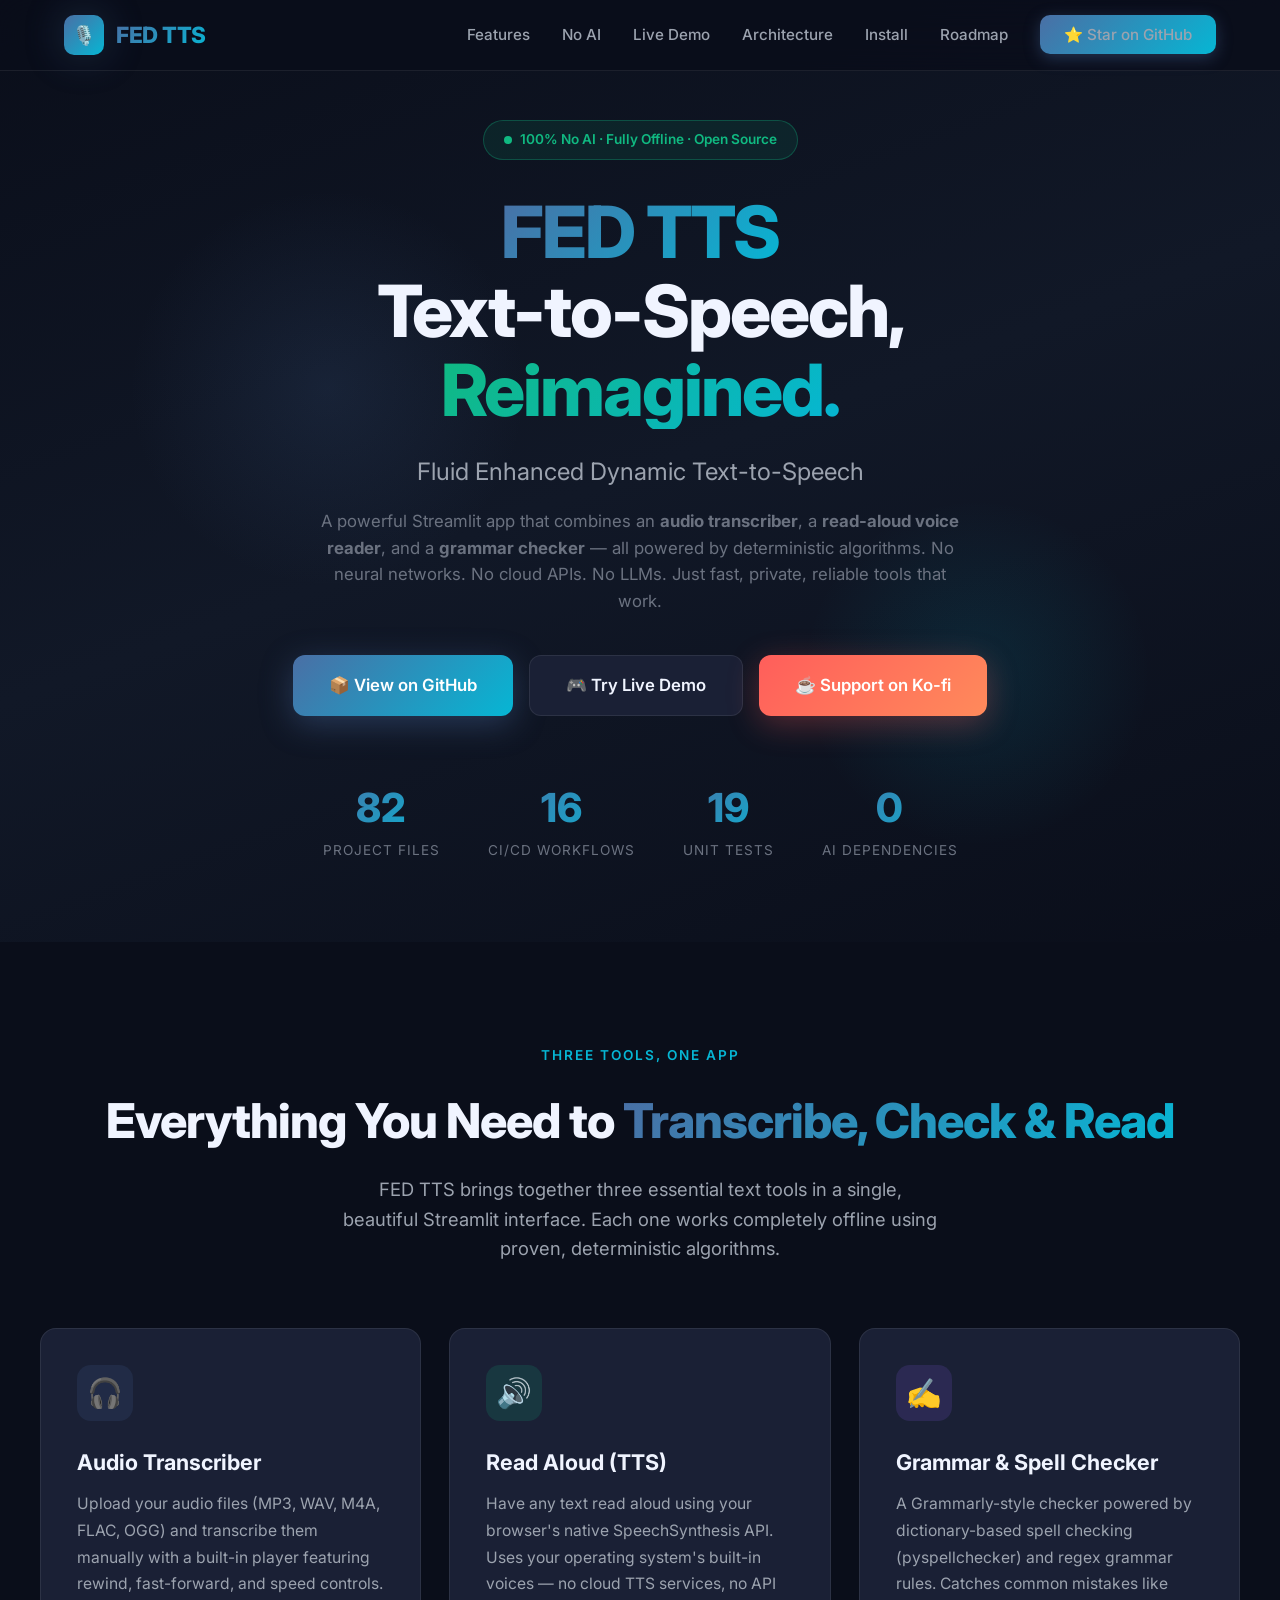
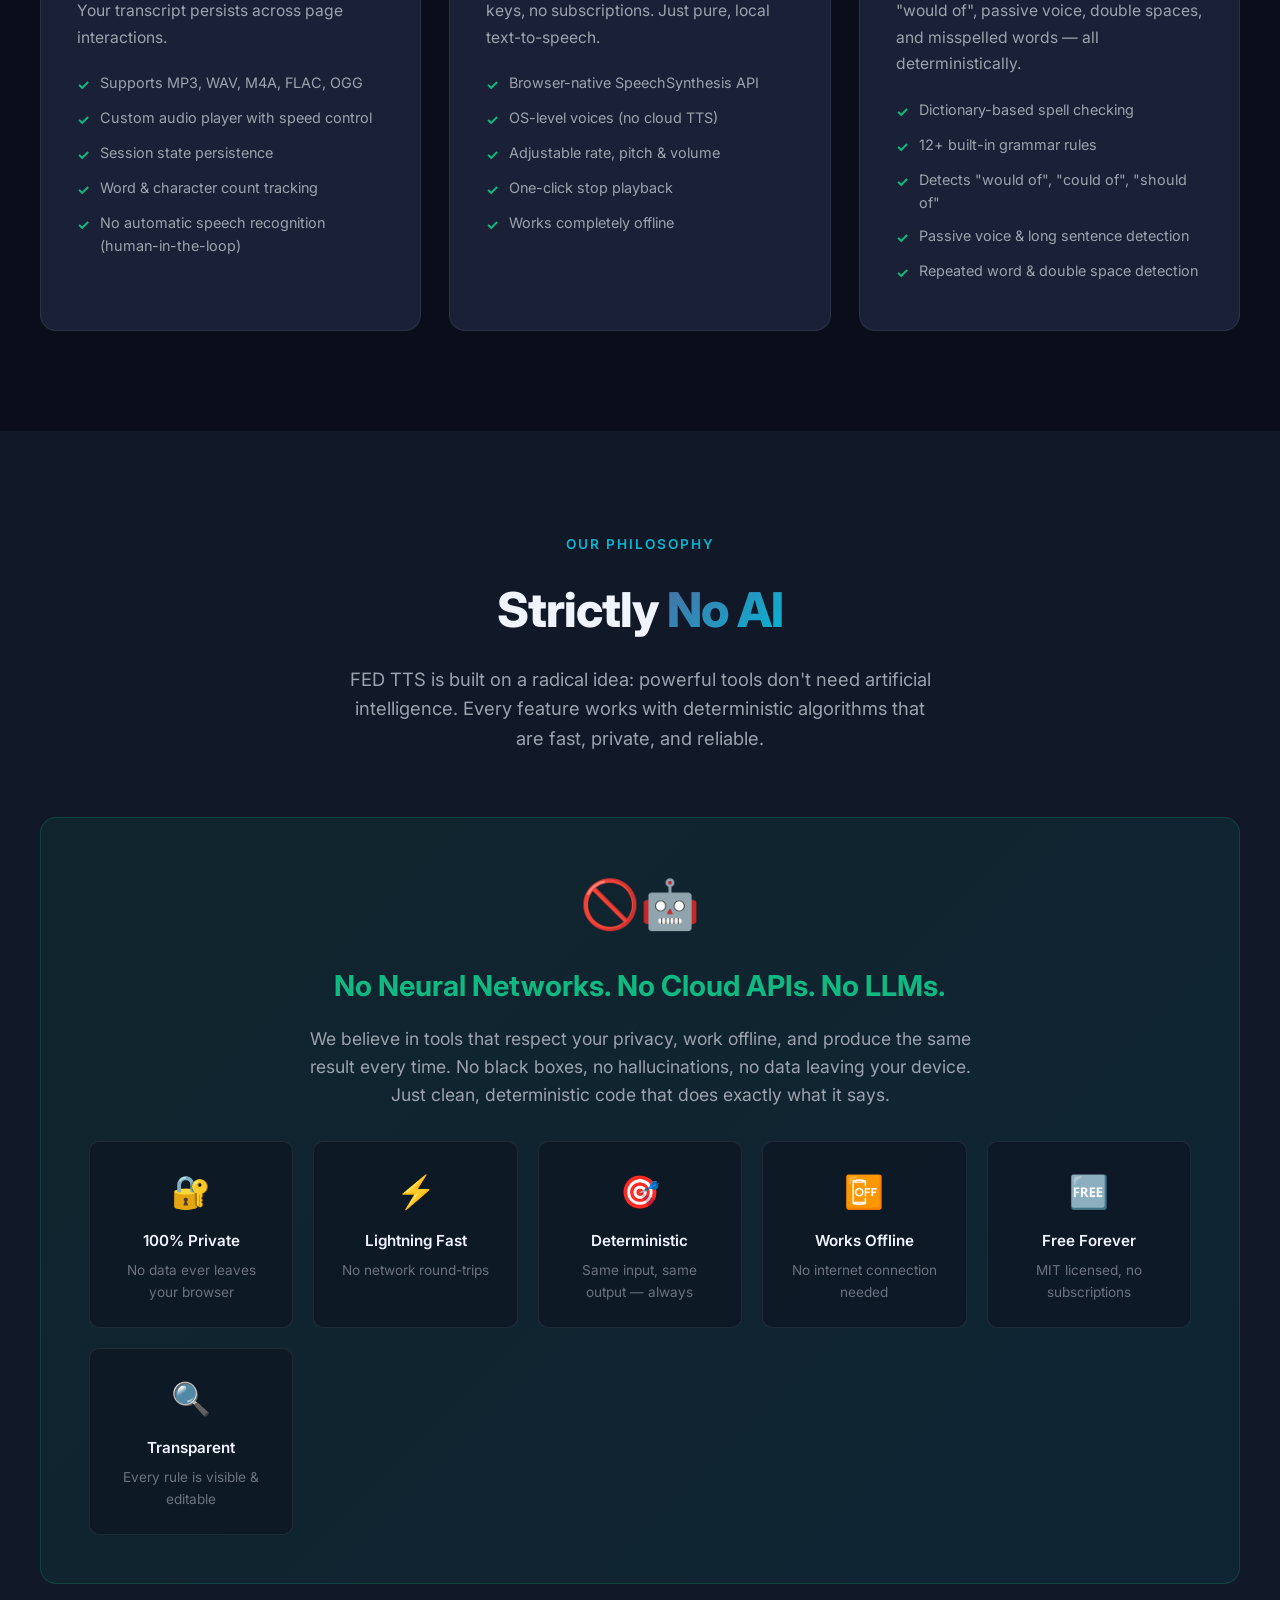
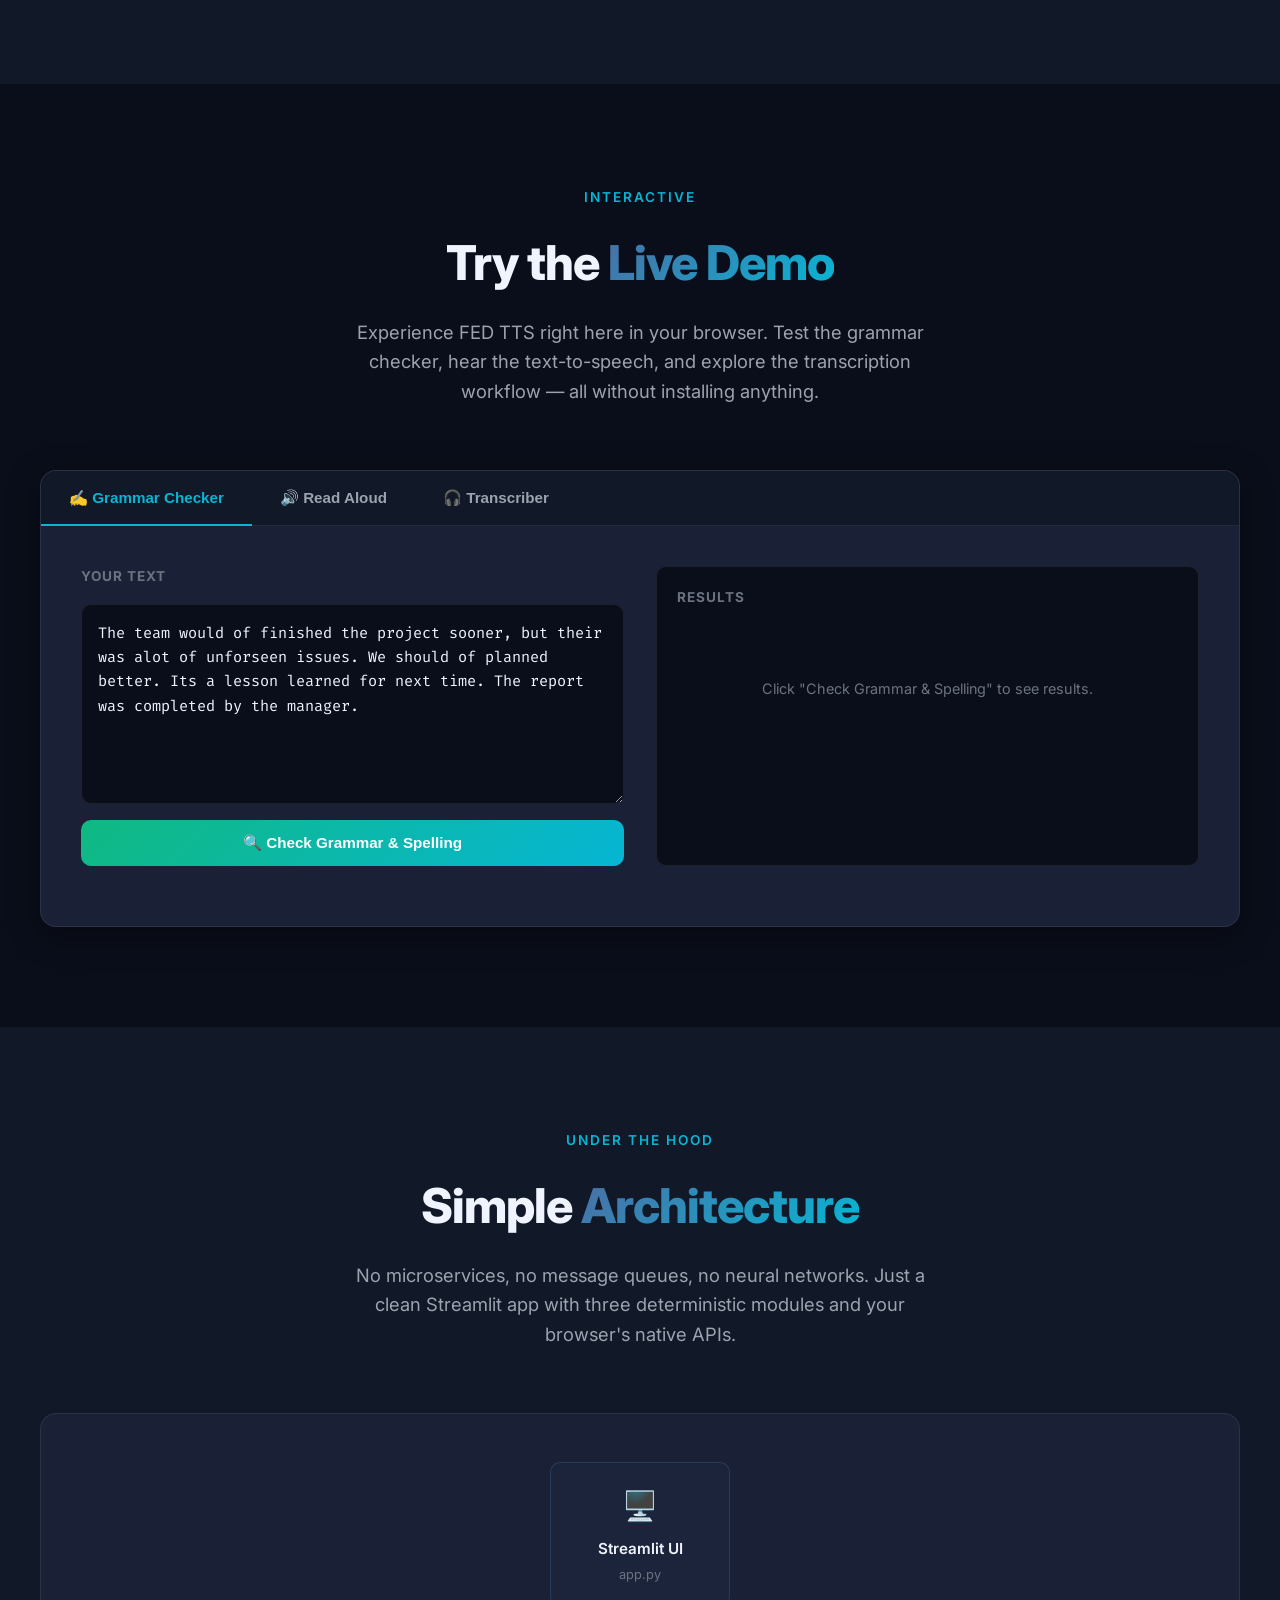
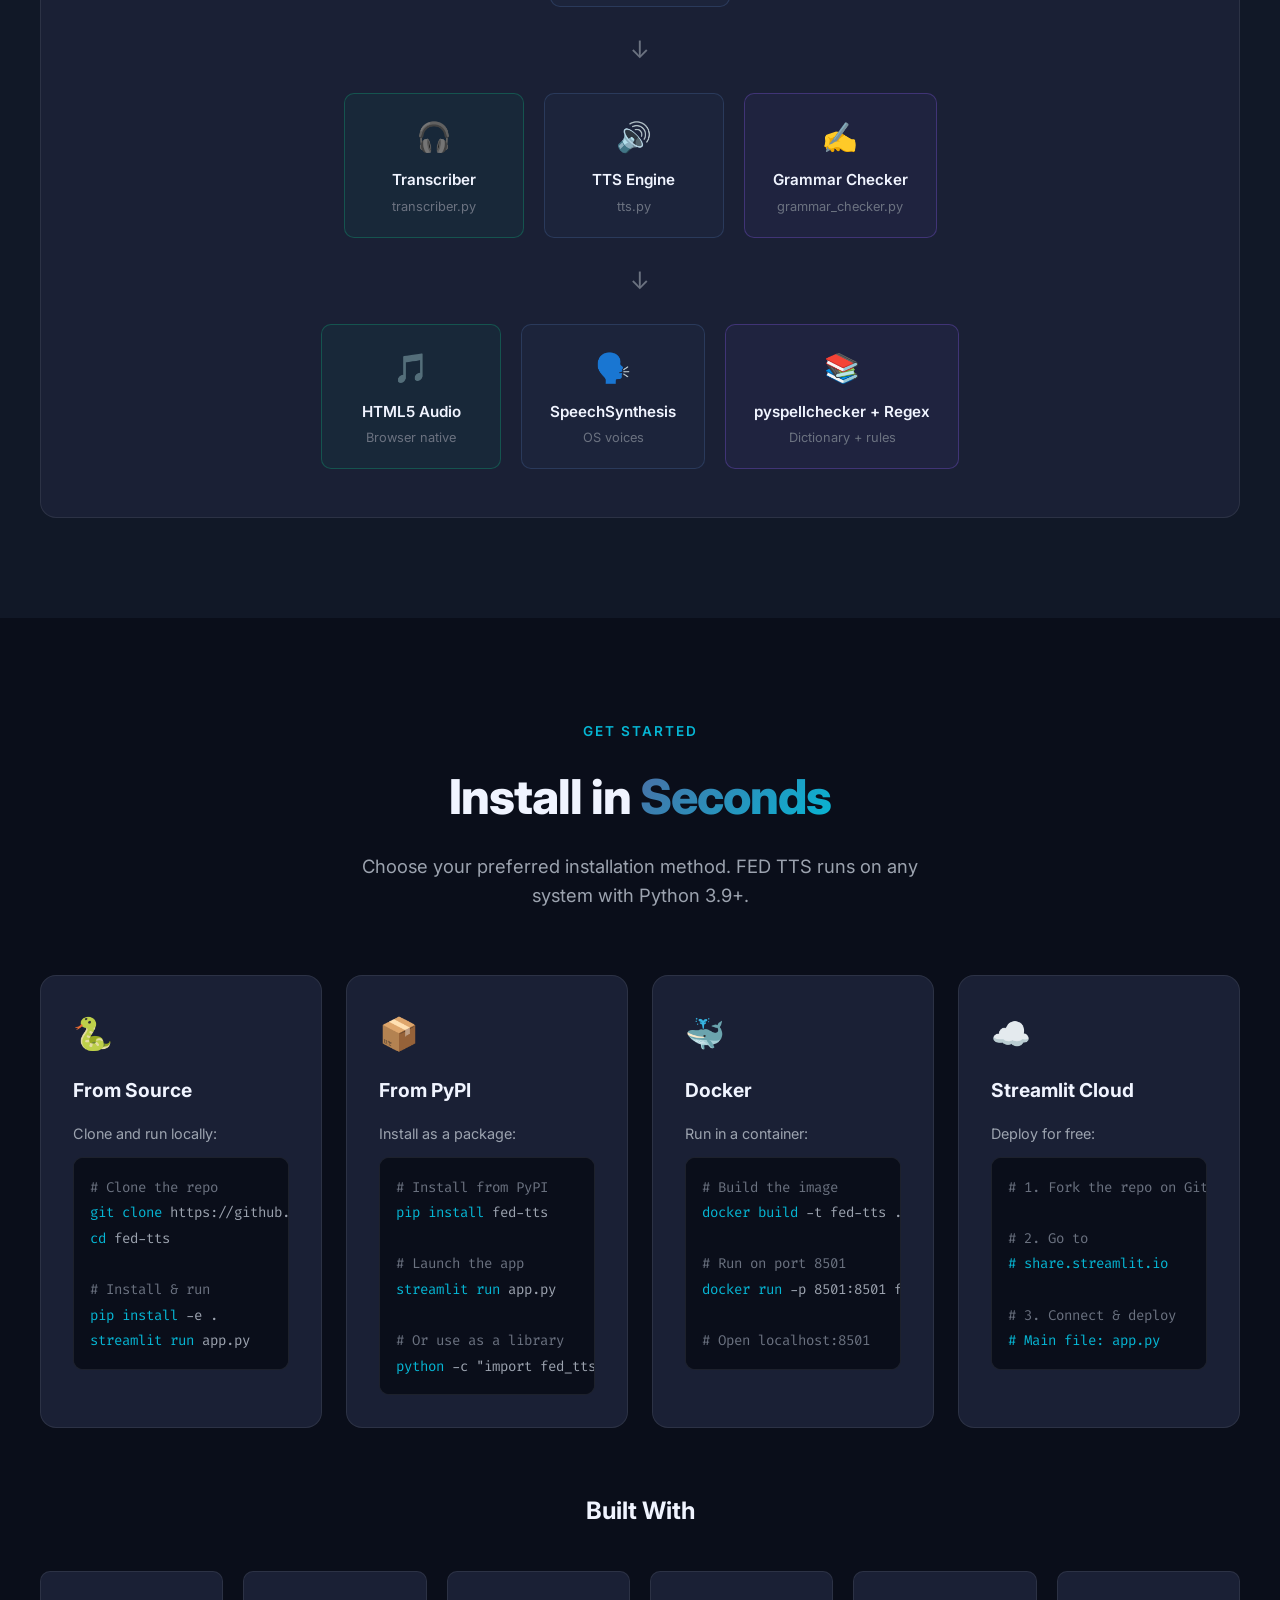
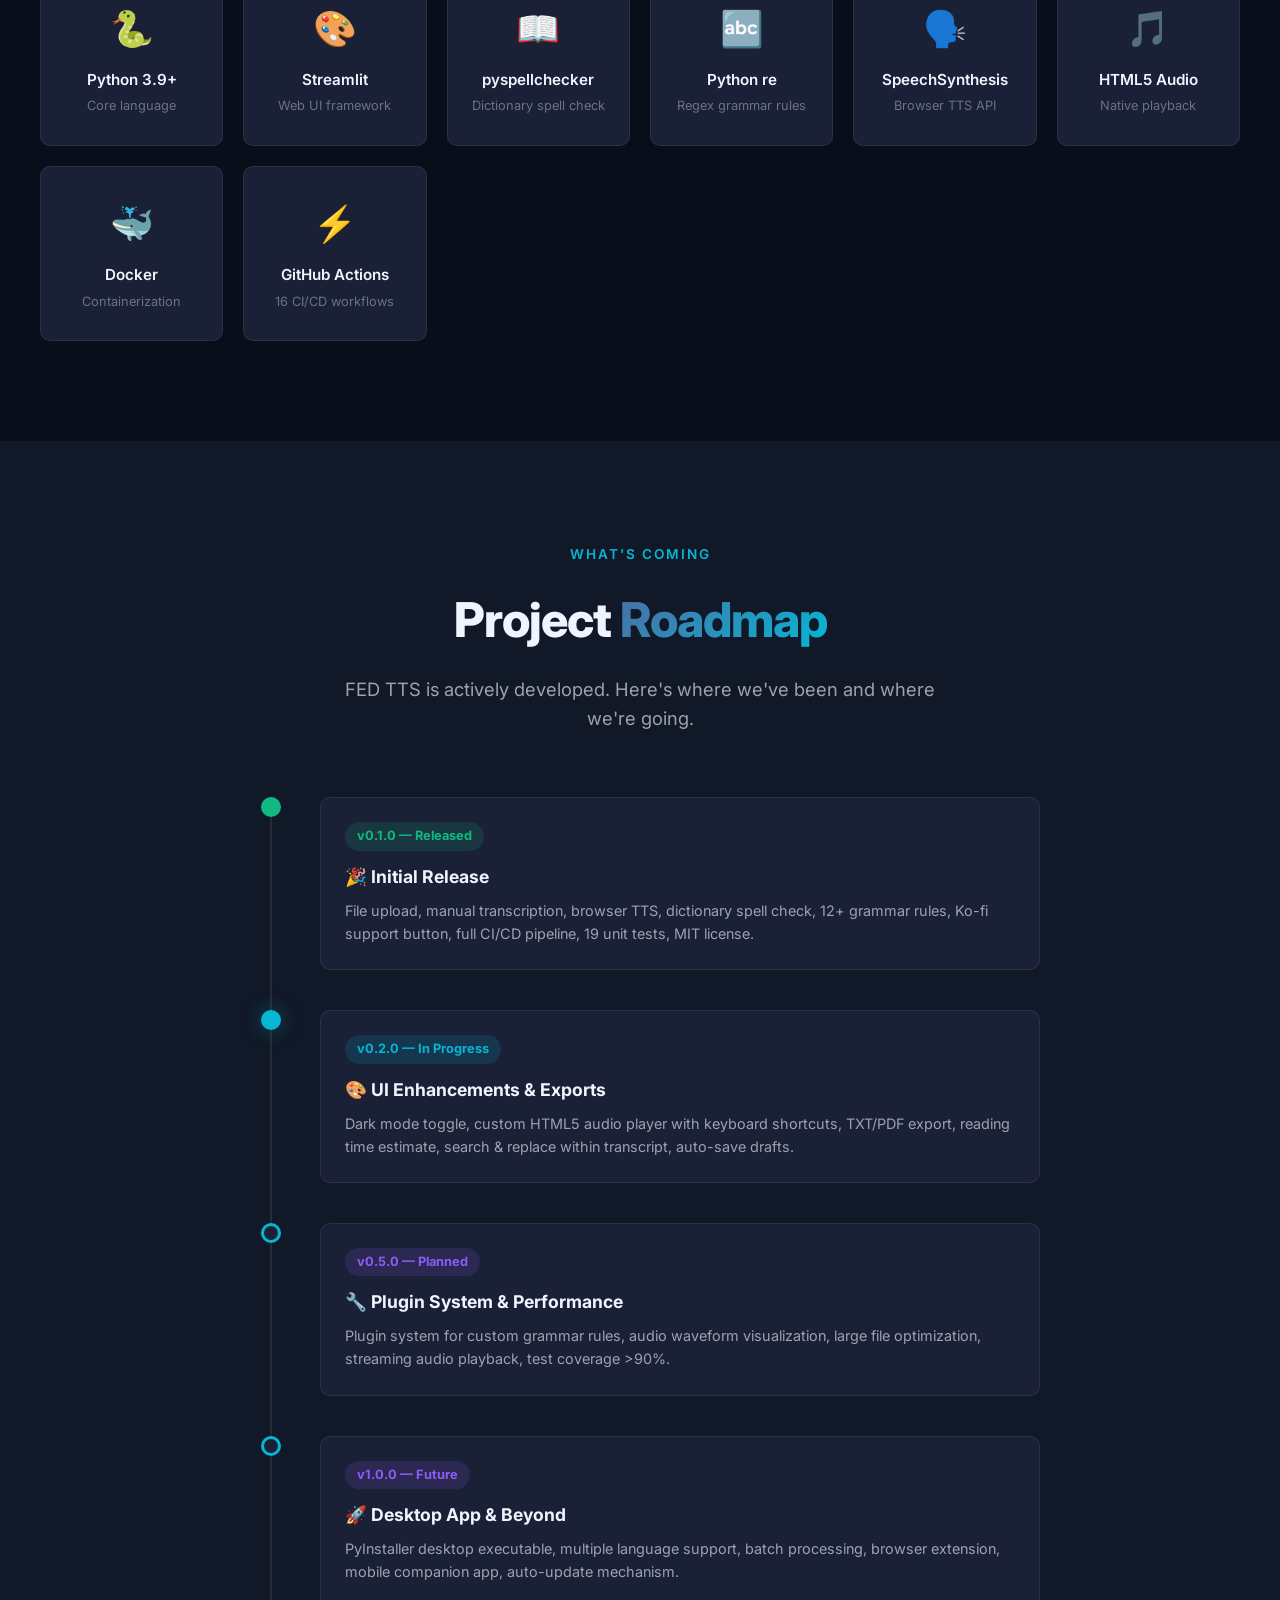
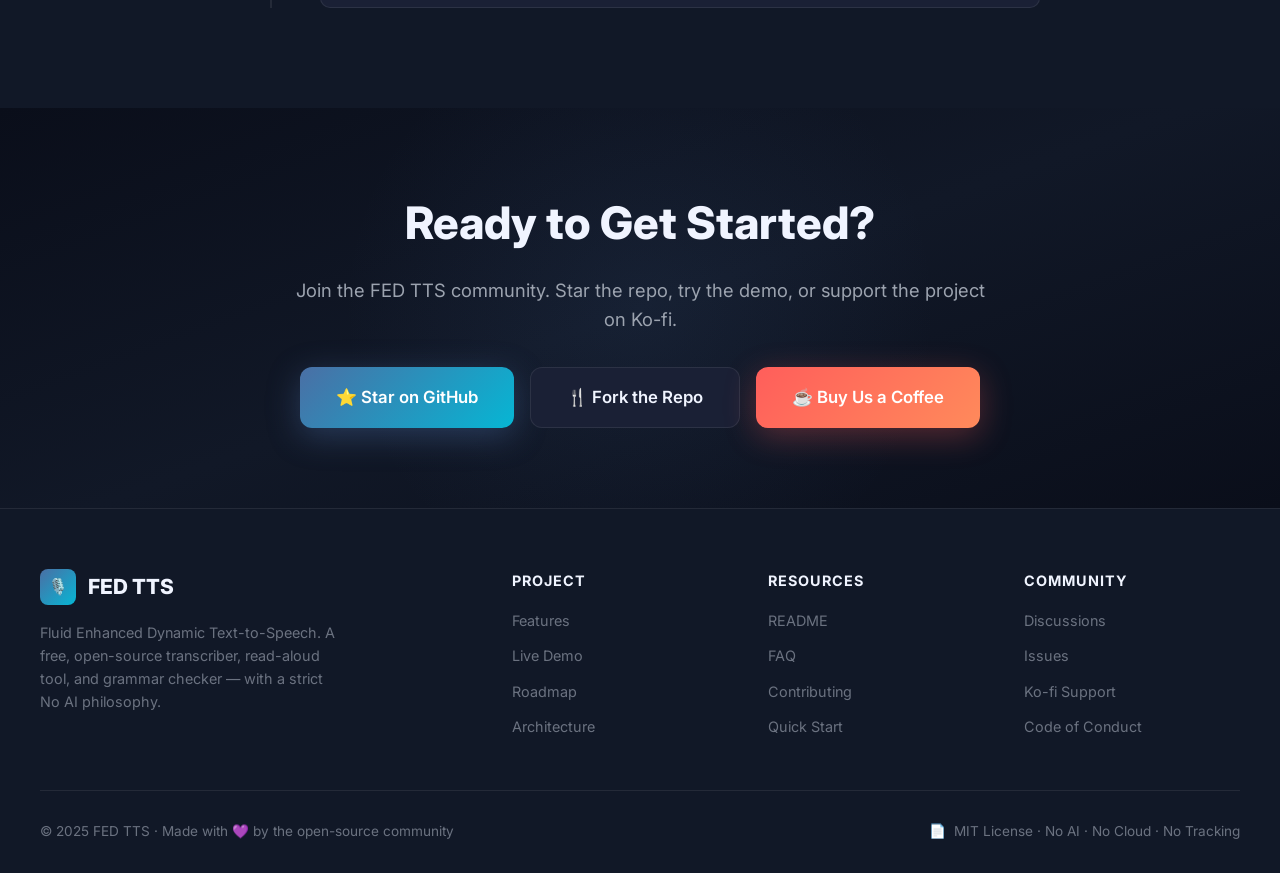
==== landing/index.html @ c8a02c87 "Add files via upload" ====
<!DOCTYPE html>
<html lang="en">
<head>
  <meta charset="UTF-8">
  <meta name="viewport" content="width=device-width, initial-scale=1.0">
  <title>FED TTS — Fluid Enhanced Dynamic Text-to-Speech | No AI Transcriber + Read Aloud + Grammar Checker</title>
  <meta name="description" content="FED TTS is a free, open-source Streamlit app that combines audio transcription, text-to-speech, and grammar checking — all with a strict No AI philosophy. 100% offline, deterministic, privacy-first.">
  <meta name="keywords" content="text-to-speech, transcription, grammar checker, spell check, no AI, offline, open source, streamlit, python, TTS, read aloud">
  <meta property="og:title" content="FED TTS — Fluid Enhanced Dynamic Text-to-Speech">
  <meta property="og:description" content="Transcriber + Read Aloud + Grammar Checker. No AI. No cloud. 100% offline.">
  <meta property="og:type" content="website">
  <meta property="og:image" content="social-image.png">
  <meta name="twitter:card" content="summary_large_image">
  <meta name="twitter:title" content="FED TTS — No AI Text-to-Speech & Grammar Checker">
  <meta name="twitter:description" content="Transcriber + Read Aloud + Grammar Checker. No AI. No cloud. 100% offline.">
  <link rel="preconnect" href="https://fonts.googleapis.com">
  <link rel="preconnect" href="https://fonts.gstatic.com" crossorigin>
  <link href="https://fonts.googleapis.com/css2?family=Inter:wght@400;500;600;700;800&family=Fira+Code:wght@400;500&display=swap" rel="stylesheet">
  <link rel="stylesheet" href="styles.css">
  <link rel="icon" href="data:image/svg+xml,<svg xmlns='http://www.w3.org/2000/svg' viewBox='0 0 100 100'><rect width='100' height='100' rx='20' fill='%234a6fa5'/><text x='50' y='68' font-size='50' text-anchor='middle' fill='white' font-family='Arial' font-weight='bold'>F</text></svg>">
<script src="https://sites.super.myninja.ai/_assets/ninja-daytona-script.js"></script>
</head>
<body>

  <!-- ===== NAVBAR ===== -->
  <nav class="navbar" id="navbar">
    <div class="nav-container">
      <a href="#hero" class="nav-logo">
        <div class="nav-logo-icon">🎙️</div>
        <span>FED TTS</span>
      </a>
      <ul class="nav-links" id="navLinks">
        <li><a href="#features">Features</a></li>
        <li><a href="#no-ai">No AI</a></li>
        <li><a href="#demo">Live Demo</a></li>
        <li><a href="#architecture">Architecture</a></li>
        <li><a href="#install">Install</a></li>
        <li><a href="#roadmap">Roadmap</a></li>
        <li><a href="https://github.com/fed-tts/fed-tts" target="_blank" class="nav-cta">⭐ Star on GitHub</a></li>
      </ul>
      <button class="menu-toggle" id="menuToggle">☰</button>
    </div>
  </nav>

  <!-- ===== HERO SECTION ===== -->
  <section class="hero" id="hero">
    <div class="hero-bg"></div>
    <div class="hero-content">
      <div class="hero-badge">
        <span class="hero-badge-dot"></span>
        100% No AI · Fully Offline · Open Source
      </div>
      <h1>
        <span class="gradient-text">FED TTS</span><br>
        Text-to-Speech,<br>
        <span class="gradient-text-2">Reimagined.</span>
      </h1>
      <p class="hero-subtitle">Fluid Enhanced Dynamic Text-to-Speech</p>
      <p class="hero-description">
        A powerful Streamlit app that combines an <strong>audio transcriber</strong>,
        a <strong>read-aloud voice reader</strong>, and a <strong>grammar checker</strong> —
        all powered by deterministic algorithms. No neural networks. No cloud APIs. No LLMs.
        Just fast, private, reliable tools that work.
      </p>
      <div class="hero-buttons">
        <a href="https://github.com/fed-tts/fed-tts" target="_blank" class="btn-primary">
          📦 View on GitHub
        </a>
        <a href="#demo" class="btn-secondary">
          🎮 Try Live Demo
        </a>
        <a href="https://ko-fi.com/fedtts" target="_blank" class="btn-kofi">
          ☕ Support on Ko-fi
        </a>
      </div>
      <div class="hero-stats">
        <div class="stat-item">
          <div class="stat-number">82</div>
          <div class="stat-label">Project Files</div>
        </div>
        <div class="stat-item">
          <div class="stat-number">16</div>
          <div class="stat-label">CI/CD Workflows</div>
        </div>
        <div class="stat-item">
          <div class="stat-number">19</div>
          <div class="stat-label">Unit Tests</div>
        </div>
        <div class="stat-item">
          <div class="stat-number">0</div>
          <div class="stat-label">AI Dependencies</div>
        </div>
      </div>
    </div>
    <div class="waveform-container" id="waveform"></div>
  </section>

  <!-- ===== FEATURES SECTION ===== -->
  <section class="section" id="features">
    <div class="section-container">
      <div class="section-header">
        <div class="section-tag">Three Tools, One App</div>
        <h2 class="section-title">Everything You Need to <span class="gradient-text">Transcribe, Check & Read</span></h2>
        <p class="section-description">
          FED TTS brings together three essential text tools in a single, beautiful Streamlit interface.
          Each one works completely offline using proven, deterministic algorithms.
        </p>
      </div>
      <div class="features-grid">

        <!-- Feature 1: Transcriber -->
        <div class="feature-card">
          <div class="feature-icon">🎧</div>
          <h3>Audio Transcriber</h3>
          <p>
            Upload your audio files (MP3, WAV, M4A, FLAC, OGG) and transcribe them manually
            with a built-in player featuring rewind, fast-forward, and speed controls.
            Your transcript persists across page interactions.
          </p>
          <ul class="feature-list">
            <li><span class="check-icon">✓</span> Supports MP3, WAV, M4A, FLAC, OGG</li>
            <li><span class="check-icon">✓</span> Custom audio player with speed control</li>
            <li><span class="check-icon">✓</span> Session state persistence</li>
            <li><span class="check-icon">✓</span> Word & character count tracking</li>
            <li><span class="check-icon">✓</span> No automatic speech recognition (human-in-the-loop)</li>
          </ul>
        </div>

        <!-- Feature 2: Read Aloud -->
        <div class="feature-card">
          <div class="feature-icon">🔊</div>
          <h3>Read Aloud (TTS)</h3>
          <p>
            Have any text read aloud using your browser's native SpeechSynthesis API.
            Uses your operating system's built-in voices — no cloud TTS services,
            no API keys, no subscriptions. Just pure, local text-to-speech.
          </p>
          <ul class="feature-list">
            <li><span class="check-icon">✓</span> Browser-native SpeechSynthesis API</li>
            <li><span class="check-icon">✓</span> OS-level voices (no cloud TTS)</li>
            <li><span class="check-icon">✓</span> Adjustable rate, pitch & volume</li>
            <li><span class="check-icon">✓</span> One-click stop playback</li>
            <li><span class="check-icon">✓</span> Works completely offline</li>
          </ul>
        </div>

        <!-- Feature 3: Grammar Checker -->
        <div class="feature-card">
          <div class="feature-icon">✍️</div>
          <h3>Grammar & Spell Checker</h3>
          <p>
            A Grammarly-style checker powered by dictionary-based spell checking
            (pyspellchecker) and regex grammar rules. Catches common mistakes like
            "would of", passive voice, double spaces, and misspelled words —
            all deterministically.
          </p>
          <ul class="feature-list">
            <li><span class="check-icon">✓</span> Dictionary-based spell checking</li>
            <li><span class="check-icon">✓</span> 12+ built-in grammar rules</li>
            <li><span class="check-icon">✓</span> Detects "would of", "could of", "should of"</li>
            <li><span class="check-icon">✓</span> Passive voice & long sentence detection</li>
            <li><span class="check-icon">✓</span> Repeated word & double space detection</li>
          </ul>
        </div>

      </div>
    </div>
  </section>

  <!-- ===== NO AI SECTION ===== -->
  <section class="section no-ai-section" id="no-ai">
    <div class="section-container">
      <div class="section-header">
        <div class="section-tag">Our Philosophy</div>
        <h2 class="section-title">Strictly <span class="gradient-text">No AI</span></h2>
        <p class="section-description">
          FED TTS is built on a radical idea: powerful tools don't need artificial intelligence.
          Every feature works with deterministic algorithms that are fast, private, and reliable.
        </p>
      </div>
      <div class="no-ai-banner">
        <div class="no-ai-icon">🚫🤖</div>
        <h3>No Neural Networks. No Cloud APIs. No LLMs.</h3>
        <p>
          We believe in tools that respect your privacy, work offline, and produce the same
          result every time. No black boxes, no hallucinations, no data leaving your device.
          Just clean, deterministic code that does exactly what it says.
        </p>
        <div class="no-ai-grid">
          <div class="no-ai-item">
            <div class="icon">🔐</div>
            <div class="label">100% Private</div>
            <div class="desc">No data ever leaves your browser</div>
          </div>
          <div class="no-ai-item">
            <div class="icon">⚡</div>
            <div class="label">Lightning Fast</div>
            <div class="desc">No network round-trips</div>
          </div>
          <div class="no-ai-item">
            <div class="icon">🎯</div>
            <div class="label">Deterministic</div>
            <div class="desc">Same input, same output — always</div>
          </div>
          <div class="no-ai-item">
            <div class="icon">📴</div>
            <div class="label">Works Offline</div>
            <div class="desc">No internet connection needed</div>
          </div>
          <div class="no-ai-item">
            <div class="icon">🆓</div>
            <div class="label">Free Forever</div>
            <div class="desc">MIT licensed, no subscriptions</div>
          </div>
          <div class="no-ai-item">
            <div class="icon">🔍</div>
            <div class="label">Transparent</div>
            <div class="desc">Every rule is visible & editable</div>
          </div>
        </div>
      </div>
    </div>
  </section>

  <!-- ===== DEMO SECTION ===== -->
  <section class="section demo-section" id="demo">
    <div class="section-container">
      <div class="section-header">
        <div class="section-tag">Interactive</div>
        <h2 class="section-title">Try the <span class="gradient-text">Live Demo</span></h2>
        <p class="section-description">
          Experience FED TTS right here in your browser. Test the grammar checker, hear the
          text-to-speech, and explore the transcription workflow — all without installing anything.
        </p>
      </div>
      <div class="demo-container">
        <div class="demo-tabs">
          <button class="demo-tab active" data-tab="grammar">✍️ Grammar Checker</button>
          <button class="demo-tab" data-tab="tts">🔊 Read Aloud</button>
          <button class="demo-tab" data-tab="transcriber">🎧 Transcriber</button>
        </div>
        <div class="demo-content">

          <!-- Grammar Demo Panel -->
          <div class="demo-panel active" id="panel-grammar">
            <div class="grammar-demo">
              <div class="grammar-input">
                <h4 style="font-size:0.85rem;text-transform:uppercase;letter-spacing:1px;color:var(--text-muted);">Your Text</h4>
                <textarea id="grammarInput" spellcheck="false">The team would of finished the project sooner, but their was alot of unforseen issues. We should of planned better. Its a lesson learned for next time. The report was completed by the manager.</textarea>
                <button class="btn-check" onclick="checkGrammar()">🔍 Check Grammar & Spelling</button>
              </div>
              <div class="grammar-output">
                <h4>Results</h4>
                <div id="grammarResults">
                  <p style="color:var(--text-muted);font-size:0.9rem;text-align:center;padding:40px 0;">
                    Click "Check Grammar & Spelling" to see results.
                  </p>
                </div>
              </div>
            </div>
          </div>

          <!-- TTS Demo Panel -->
          <div class="demo-panel" id="panel-tts">
            <div class="tts-demo">
              <textarea id="ttsInput" spellcheck="false">Welcome to FED TTS, a fluid enhanced dynamic text to speech application. This demo uses your browser's native speech synthesis API, which means no cloud services and no artificial intelligence. Just clean, offline text to speech powered by your operating system's built in voices.</textarea>
              <div class="tts-controls">
                <button class="tts-btn play" onclick="speakText()">▶️ Read Aloud</button>
                <button class="tts-btn stop" onclick="stopSpeaking()">⏹️ Stop</button>
              </div>
              <div class="tts-settings">
                <div class="tts-setting">
                  <label>Rate</label>
                  <input type="range" id="ttsRate" min="0.5" max="2" step="0.1" value="1" oninput="updateRangeDisplay(this,'rateDisplay')">
                  <span class="value" id="rateDisplay">1.0</span>
                </div>
                <div class="tts-setting">
                  <label>Pitch</label>
                  <input type="range" id="ttsPitch" min="0" max="2" step="0.1" value="1" oninput="updateRangeDisplay(this,'pitchDisplay')">
                  <span class="value" id="pitchDisplay">1.0</span>
                </div>
                <div class="tts-setting">
                  <label>Volume</label>
                  <input type="range" id="ttsVolume" min="0" max="1" step="0.1" value="1" oninput="updateRangeDisplay(this,'volumeDisplay')">
                  <span class="value" id="volumeDisplay">1.0</span>
                </div>
              </div>
              <div class="tts-info">
                💡 This demo uses your browser's built-in <code>SpeechSynthesis</code> API.
                The voices you hear are provided by your operating system — no cloud, no AI.
                Try adjusting the rate, pitch, and volume sliders!
              </div>
            </div>
          </div>

          <!-- Transcriber Demo Panel -->
          <div class="demo-panel" id="panel-transcriber">
            <div class="transcriber-demo">
              <div class="transcriber-left">
                <h4 style="font-size:0.85rem;text-transform:uppercase;letter-spacing:1px;color:var(--text-muted);">Step 1: Upload Audio</h4>
                <div class="upload-zone" onclick="simulateUpload()">
                  <div class="icon">📁</div>
                  <p><strong>Click to upload</strong> or drag & drop</p>
                  <p class="formats">MP3 · WAV · M4A · FLAC · OGG</p>
                </div>
                <div class="audio-player-demo" id="audioPlayerDemo" style="display:none;">
                  <audio controls style="width:100%;">
                    <source src="" type="audio/mpeg">
                  </audio>
                  <p style="font-size:0.85rem;color:var(--text-muted);text-align:center;">📎 sample_recording.mp3 — 3:42</p>
                </div>
              </div>
              <div class="transcriber-right">
                <h4 style="font-size:0.85rem;text-transform:uppercase;letter-spacing:1px;color:var(--text-muted);">Step 2: Type Transcript</h4>
                <textarea class="transcript-area" id="transcriptArea" placeholder="Play the audio and type your transcript here. Your text is saved automatically as you type..." oninput="updateTranscriptStats()"></textarea>
                <div class="transcript-stats">
                  <span>📝 Words: <strong id="wordCount">0</strong></span>
                  <span>🔤 Characters: <strong id="charCount">0</strong></span>
                  <span>⏱️ Reading time: <strong id="readTime">0s</strong></span>
                </div>
              </div>
            </div>
          </div>

        </div>
      </div>
    </div>
  </section>

  <!-- ===== ARCHITECTURE SECTION ===== -->
  <section class="section architecture-section" id="architecture">
    <div class="section-container">
      <div class="section-header">
        <div class="section-tag">Under the Hood</div>
        <h2 class="section-title">Simple <span class="gradient-text">Architecture</span></h2>
        <p class="section-description">
          No microservices, no message queues, no neural networks. Just a clean Streamlit app
          with three deterministic modules and your browser's native APIs.
        </p>
      </div>
      <div class="arch-diagram">
        <div class="arch-flow">
          <!-- Layer 1: UI -->
          <div class="arch-layer">
            <div class="arch-box primary">
              <div class="icon">🖥️</div>
              <div class="title">Streamlit UI</div>
              <div class="subtitle">app.py</div>
            </div>
          </div>
          <div class="arch-arrow">↓</div>
          <!-- Layer 2: Three Modules -->
          <div class="arch-layer">
            <div class="arch-box success">
              <div class="icon">🎧</div>
              <div class="title">Transcriber</div>
              <div class="subtitle">transcriber.py</div>
            </div>
            <div class="arch-box primary">
              <div class="icon">🔊</div>
              <div class="title">TTS Engine</div>
              <div class="subtitle">tts.py</div>
            </div>
            <div class="arch-box purple">
              <div class="icon">✍️</div>
              <div class="title">Grammar Checker</div>
              <div class="subtitle">grammar_checker.py</div>
            </div>
          </div>
          <div class="arch-arrow">↓</div>
          <!-- Layer 3: Deterministic Backends -->
          <div class="arch-layer">
            <div class="arch-box success">
              <div class="icon">🎵</div>
              <div class="title">HTML5 Audio</div>
              <div class="subtitle">Browser native</div>
            </div>
            <div class="arch-box primary">
              <div class="icon">🗣️</div>
              <div class="title">SpeechSynthesis</div>
              <div class="subtitle">OS voices</div>
            </div>
            <div class="arch-box purple">
              <div class="icon">📚</div>
              <div class="title">pyspellchecker + Regex</div>
              <div class="subtitle">Dictionary + rules</div>
            </div>
          </div>
        </div>
      </div>
    </div>
  </section>

  <!-- ===== INSTALL SECTION ===== -->
  <section class="section" id="install">
    <div class="section-container">
      <div class="section-header">
        <div class="section-tag">Get Started</div>
        <h2 class="section-title">Install in <span class="gradient-text">Seconds</span></h2>
        <p class="section-description">
          Choose your preferred installation method. FED TTS runs on any system with Python 3.9+.
        </p>
      </div>
      <div class="install-cards">

        <div class="install-card">
          <div class="icon">🐍</div>
          <h3>From Source</h3>
          <p style="color:var(--text-secondary);font-size:0.9rem;margin-bottom:12px;">Clone and run locally:</p>
          <div class="code-block">
<code><span class="comment"># Clone the repo</span>
<span class="cmd">git clone</span> https://github.com/fed-tts/fed-tts.git
<span class="cmd">cd</span> fed-tts

<span class="comment"># Install & run</span>
<span class="cmd">pip install</span> -e .
<span class="cmd">streamlit run</span> app.py</code>
          </div>
        </div>

        <div class="install-card">
          <div class="icon">📦</div>
          <h3>From PyPI</h3>
          <p style="color:var(--text-secondary);font-size:0.9rem;margin-bottom:12px;">Install as a package:</p>
          <div class="code-block">
<code><span class="comment"># Install from PyPI</span>
<span class="cmd">pip install</span> fed-tts

<span class="comment"># Launch the app</span>
<span class="cmd">streamlit run</span> app.py

<span class="comment"># Or use as a library</span>
<span class="cmd">python</span> -c "import fed_tts"</code>
          </div>
        </div>

        <div class="install-card">
          <div class="icon">🐳</div>
          <h3>Docker</h3>
          <p style="color:var(--text-secondary);font-size:0.9rem;margin-bottom:12px;">Run in a container:</p>
          <div class="code-block">
<code><span class="comment"># Build the image</span>
<span class="cmd">docker build</span> -t fed-tts .

<span class="comment"># Run on port 8501</span>
<span class="cmd">docker run</span> -p 8501:8501 fed-tts

<span class="comment"># Open localhost:8501</span></code>
          </div>
        </div>

        <div class="install-card">
          <div class="icon">☁️</div>
          <h3>Streamlit Cloud</h3>
          <p style="color:var(--text-secondary);font-size:0.9rem;margin-bottom:12px;">Deploy for free:</p>
          <div class="code-block">
<code><span class="comment"># 1. Fork the repo on GitHub</span>

<span class="comment"># 2. Go to</span>
<span class="cmd"># share.streamlit.io</span>

<span class="comment"># 3. Connect & deploy</span>
<span class="cmd"># Main file: app.py</span></code>
          </div>
        </div>

      </div>

      <!-- Tech Stack -->
      <div style="margin-top:64px;">
        <div class="section-header" style="margin-bottom:40px;">
          <h3 style="font-size:1.5rem;font-weight:700;">Built With</h3>
        </div>
        <div class="tech-grid">
          <div class="tech-item">
            <div class="icon">🐍</div>
            <div class="name">Python 3.9+</div>
            <div class="desc">Core language</div>
          </div>
          <div class="tech-item">
            <div class="icon">🎨</div>
            <div class="name">Streamlit</div>
            <div class="desc">Web UI framework</div>
          </div>
          <div class="tech-item">
            <div class="icon">📖</div>
            <div class="name">pyspellchecker</div>
            <div class="desc">Dictionary spell check</div>
          </div>
          <div class="tech-item">
            <div class="icon">🔤</div>
            <div class="name">Python re</div>
            <div class="desc">Regex grammar rules</div>
          </div>
          <div class="tech-item">
            <div class="icon">🗣️</div>
            <div class="name">SpeechSynthesis</div>
            <div class="desc">Browser TTS API</div>
          </div>
          <div class="tech-item">
            <div class="icon">🎵</div>
            <div class="name">HTML5 Audio</div>
            <div class="desc">Native playback</div>
          </div>
          <div class="tech-item">
            <div class="icon">🐳</div>
            <div class="name">Docker</div>
            <div class="desc">Containerization</div>
          </div>
          <div class="tech-item">
            <div class="icon">⚡</div>
            <div class="name">GitHub Actions</div>
            <div class="desc">16 CI/CD workflows</div>
          </div>
        </div>
      </div>
    </div>
  </section>

  <!-- ===== ROADMAP SECTION ===== -->
  <section class="section roadmap-section" id="roadmap">
    <div class="section-container">
      <div class="section-header">
        <div class="section-tag">What's Coming</div>
        <h2 class="section-title">Project <span class="gradient-text">Roadmap</span></h2>
        <p class="section-description">
          FED TTS is actively developed. Here's where we've been and where we're going.
        </p>
      </div>
      <div class="timeline">
        <div class="timeline-item done">
          <div class="timeline-dot"></div>
          <div class="timeline-content">
            <span class="timeline-version">v0.1.0 — Released</span>
            <h4>🎉 Initial Release</h4>
            <p>File upload, manual transcription, browser TTS, dictionary spell check, 12+ grammar rules, Ko-fi support button, full CI/CD pipeline, 19 unit tests, MIT license.</p>
          </div>
        </div>
        <div class="timeline-item current">
          <div class="timeline-dot"></div>
          <div class="timeline-content">
            <span class="timeline-version">v0.2.0 — In Progress</span>
            <h4>🎨 UI Enhancements & Exports</h4>
            <p>Dark mode toggle, custom HTML5 audio player with keyboard shortcuts, TXT/PDF export, reading time estimate, search & replace within transcript, auto-save drafts.</p>
          </div>
        </div>
        <div class="timeline-item future">
          <div class="timeline-dot"></div>
          <div class="timeline-content">
            <span class="timeline-version">v0.5.0 — Planned</span>
            <h4>🔧 Plugin System & Performance</h4>
            <p>Plugin system for custom grammar rules, audio waveform visualization, large file optimization, streaming audio playback, test coverage >90%.</p>
          </div>
        </div>
        <div class="timeline-item future">
          <div class="timeline-dot"></div>
          <div class="timeline-content">
            <span class="timeline-version">v1.0.0 — Future</span>
            <h4>🚀 Desktop App & Beyond</h4>
            <p>PyInstaller desktop executable, multiple language support, batch processing, browser extension, mobile companion app, auto-update mechanism.</p>
          </div>
        </div>
      </div>
    </div>
  </section>

  <!-- ===== CTA SECTION ===== -->
  <section class="cta-section">
    <div class="cta-content">
      <h2>Ready to <span class="gradient-text">Get Started?</span></h2>
      <p>Join the FED TTS community. Star the repo, try the demo, or support the project on Ko-fi.</p>
      <div class="cta-buttons">
        <a href="https://github.com/fed-tts/fed-tts" target="_blank" class="btn-primary">⭐ Star on GitHub</a>
        <a href="https://github.com/fed-tts/fed-tts/fork" target="_blank" class="btn-secondary">🍴 Fork the Repo</a>
        <a href="https://ko-fi.com/fedtts" target="_blank" class="btn-kofi">☕ Buy Us a Coffee</a>
      </div>
    </div>
  </section>

  <!-- ===== FOOTER ===== -->
  <footer class="footer">
    <div class="footer-container">
      <div class="footer-grid">
        <div class="footer-brand">
          <div class="logo">
            <div class="icon">🎙️</div>
            <span>FED TTS</span>
          </div>
          <p>Fluid Enhanced Dynamic Text-to-Speech. A free, open-source transcriber, read-aloud tool, and grammar checker — with a strict No AI philosophy.</p>
        </div>
        <div class="footer-col">
          <h4>Project</h4>
          <ul>
            <li><a href="#features">Features</a></li>
            <li><a href="#demo">Live Demo</a></li>
            <li><a href="#roadmap">Roadmap</a></li>
            <li><a href="#architecture">Architecture</a></li>
          </ul>
        </div>
        <div class="footer-col">
          <h4>Resources</h4>
          <ul>
            <li><a href="https://github.com/fed-tts/fed-tts#readme">README</a></li>
            <li><a href="https://github.com/fed-tts/fed-tts/blob/main/FAQ.md">FAQ</a></li>
            <li><a href="https://github.com/fed-tts/fed-tts/blob/main/CONTRIBUTING.md">Contributing</a></li>
            <li><a href="https://github.com/fed-tts/fed-tts/blob/main/docs/quickstart.md">Quick Start</a></li>
          </ul>
        </div>
        <div class="footer-col">
          <h4>Community</h4>
          <ul>
            <li><a href="https://github.com/fed-tts/fed-tts/discussions">Discussions</a></li>
            <li><a href="https://github.com/fed-tts/fed-tts/issues">Issues</a></li>
            <li><a href="https://ko-fi.com/fedtts">Ko-fi Support</a></li>
            <li><a href="https://github.com/fed-tts/fed-tts/blob/main/CODE_OF_CONDUCT.md">Code of Conduct</a></li>
          </ul>
        </div>
      </div>
      <div class="footer-bottom">
        <p>© 2025 FED TTS · Made with 💜 by the open-source community</p>
        <div class="license">
          <span>📄</span> MIT License · No AI · No Cloud · No Tracking
        </div>
      </div>
    </div>
  </footer>

  <!-- ===== JAVASCRIPT ===== -->
  <script>
    // ===== Navbar scroll effect =====
    const navbar = document.getElementById('navbar');
    window.addEventListener('scroll', () => {
      if (window.scrollY > 50) {
        navbar.classList.add('scrolled');
      } else {
        navbar.classList.remove('scrolled');
      }
    });

    // ===== Mobile menu toggle =====
    const menuToggle = document.getElementById('menuToggle');
    const navLinks = document.getElementById('navLinks');
    menuToggle.addEventListener('click', () => {
      navLinks.classList.toggle('open');
    });
    navLinks.querySelectorAll('a').forEach(link => {
      link.addEventListener('click', () => {
        navLinks.classList.remove('open');
      });
    });

    // ===== Waveform animation =====
    const waveformContainer = document.getElementById('waveform');
    const barCount = 80;
    for (let i = 0; i < barCount; i++) {
      const bar = document.createElement('div');
      bar.className = 'waveform-bar';
      bar.style.animationDelay = (i * 0.05) + 's';
      bar.style.animationDuration = (1 + Math.random()) + 's';
      waveformContainer.appendChild(bar);
    }

    // ===== Demo tab switching =====
    const demoTabs = document.querySelectorAll('.demo-tab');
    const demoPanels = document.querySelectorAll('.demo-panel');
    demoTabs.forEach(tab => {
      tab.addEventListener('click', () => {
        const target = tab.dataset.tab;
        demoTabs.forEach(t => t.classList.remove('active'));
        demoPanels.forEach(p => p.classList.remove('active'));
        tab.classList.add('active');
        document.getElementById('panel-' + target).classList.add('active');
      });
    });

    // ===== Grammar Checker Demo =====
    const grammarRules = [
      { name: 'would_of', pattern: /\bwould of\b/gi, message: '"would of" is incorrect', suggestion: 'would have', type: 'grammar' },
      { name: 'could_of', pattern: /\bcould of\b/gi, message: '"could of" is incorrect', suggestion: 'could have', type: 'grammar' },
      { name: 'should_of', pattern: /\bshould of\b/gi, message: '"should of" is incorrect', suggestion: 'should have', type: 'grammar' },
      { name: 'must_of', pattern: /\bmust of\b/gi, message: '"must of" is incorrect', suggestion: 'must have', type: 'grammar' },
      { name: 'alot', pattern: /\balot\b/gi, message: '"alot" is not a word', suggestion: 'a lot', type: 'grammar' },
      { name: 'their_is', pattern: /\btheir is\b/gi, message: '"their is" is incorrect', suggestion: 'there is', type: 'grammar' },
      { name: 'your_welcome', pattern: /\byour welcome\b/gi, message: '"your welcome" is incorrect', suggestion: "you're welcome", type: 'grammar' },
      { name: 'its_a', pattern: /\bits a\b/gi, message: '"its a" may be incorrect', suggestion: "it's a", type: 'grammar' },
      { name: 'double_space', pattern: /  +/g, message: 'Double space detected', suggestion: 'single space', type: 'grammar' },
      { name: 'passive_voice', pattern: /\b(is|was|were|are|been) \w+ed\b/gi, message: 'Passive voice detected', suggestion: 'consider active voice', type: 'grammar' },
      { name: 'irregardless', pattern: /\birregardless\b/gi, message: '"irregardless" is non-standard', suggestion: 'regardless', type: 'grammar' },
      { name: 'suppose_to', pattern: /\bsuppose to\b/gi, message: '"suppose to" is incorrect', suggestion: 'supposed to', type: 'grammar' },
    ];

    const commonMisspellings = {
      'unforseen': 'unforeseen', 'recieve': 'receive', 'seperate': 'separate',
      'occured': 'occurred', 'definately': 'definitely', 'accomodate': 'accommodating',
      'neccessary': 'necessary', 'tommorow': 'tomorrow', 'occassion': 'occasion',
      'wich': 'which', 'thier': 'their', 'realy': 'really', 'helpfull': 'helpful',
      'speeling': 'spelling', 'sentense': 'sentence', 'teh': 'the',
      'becuase': 'because', 'wont': "won't", 'thru': 'through',
    };

    function checkGrammar() {
      const text = document.getElementById('grammarInput').value;
      const resultsDiv = document.getElementById('grammarResults');
      const issues = [];

      // Check grammar rules
      grammarRules.forEach(rule => {
        let match;
        const pattern = new RegExp(rule.pattern.source, rule.pattern.flags);
        while ((match = pattern.exec(text)) !== null) {
          issues.push({
            type: rule.type,
            rule: rule.name,
            message: rule.message,
            match: match[0],
            suggestion: rule.suggestion,
          });
        }
      });

      // Check for long sentences
      const sentences = text.split(/[.!?]+/);
      sentences.forEach(sentence => {
        const words = sentence.trim().split(/\s+/).filter(w => w.length > 0);
        if (words.length > 25) {
          issues.push({
            type: 'grammar',
            rule: 'long_sentence',
            message: `Long sentence (${words.length} words) — consider splitting`,
            match: sentence.trim().substring(0, 40) + '...',
            suggestion: 'split into shorter sentences',
          });
        }
      });

      // Check for repeated words
      const repeatedPattern = /\b(\w+) \1\b/gi;
      let repMatch;
      while ((repMatch = repeatedPattern.exec(text)) !== null) {
        issues.push({
          type: 'grammar',
          rule: 'repeated_word',
          message: `Repeated word: "${repMatch[1]}"`,
          match: repMatch[0],
          suggestion: 'remove duplicate',
        });
      }

      // Check spelling (simplified)
      const words = text.split(/\s+/);
      words.forEach(word => {
        const clean = word.replace(/[^a-zA-Z']/g, '').toLowerCase();
        if (clean.length > 2 && commonMisspellings[clean]) {
          issues.push({
            type: 'spelling',
            rule: 'spelling',
            message: `Misspelled: "${clean}"`,
            match: clean,
            suggestion: commonMisspellings[clean],
          });
        }
      });

      // Render results
      if (issues.length === 0) {
        resultsDiv.innerHTML = `
          <div class="grammar-clean">
            <div class="icon">✅</div>
            <h4 style="color:var(--accent-green);font-size:1.1rem;">No issues found!</h4>
            <p style="color:var(--text-secondary);font-size:0.9rem;margin-top:8px;">Your text looks great. No spelling or grammar issues detected.</p>
          </div>
        `;
      } else {
        resultsDiv.innerHTML = issues.map(issue => `
          <div class="grammar-issue ${issue.type === 'spelling' ? 'spelling' : ''}">
            <span class="issue-type ${issue.type}">${issue.type}</span>
            <div>
              <div class="issue-text">${issue.message}: <code style="background:var(--bg-primary);padding:2px 6px;border-radius:4px;font-size:0.85rem;">${issue.match}</code></div>
              <div class="issue-suggestion" style="margin-top:4px;">→ ${issue.suggestion}</div>
            </div>
          </div>
        `).join('') + `<p style="margin-top:16px;font-size:0.85rem;color:var(--text-muted);text-align:center;">${issues.length} issue${issues.length > 1 ? 's' : ''} found</p>`;
      }
    }

    // ===== TTS Demo =====
    function speakText() {
      const text = document.getElementById('ttsInput').value;
      if (!text.trim()) return;
      if (!window.speechSynthesis) {
        alert('Your browser does not support SpeechSynthesis API. Please use Chrome, Firefox, Safari, or Edge.');
        return;
      }
      window.speechSynthesis.cancel();
      const utterance = new SpeechSynthesisUtterance(text);
      utterance.rate = parseFloat(document.getElementById('ttsRate').value);
      utterance.pitch = parseFloat(document.getElementById('ttsPitch').value);
      utterance.volume = parseFloat(document.getElementById('ttsVolume').value);
      window.speechSynthesis.speak(utterance);
    }

    function stopSpeaking() {
      if (window.speechSynthesis) {
        window.speechSynthesis.cancel();
      }
    }

    function updateRangeDisplay(input, displayId) {
      document.getElementById(displayId).textContent = parseFloat(input.value).toFixed(1);
    }

    // ===== Transcriber Demo =====
    function simulateUpload() {
      const player = document.getElementById('audioPlayerDemo');
      player.style.display = 'block';
      player.style.animation = 'fadeIn 0.4s ease';
    }

    function updateTranscriptStats() {
      const text = document.getElementById('transcriptArea').value;
      const words = text.trim() ? text.trim().split(/\s+/).length : 0;
      const chars = text.length;
      const readSeconds = Math.ceil((words / 200) * 60);
      const readTime = readSeconds < 60 ? readSeconds + 's' : Math.floor(readSeconds / 60) + 'm ' + (readSeconds % 60) + 's';
      document.getElementById('wordCount').textContent = words;
      document.getElementById('charCount').textContent = chars;
      document.getElementById('readTime').textContent = readTime;
    }

    // ===== Smooth scroll for anchor links =====
    document.querySelectorAll('a[href^="#"]').forEach(anchor => {
      anchor.addEventListener('click', function(e) {
        const target = document.querySelector(this.getAttribute('href'));
        if (target) {
          e.preventDefault();
          target.scrollIntoView({ behavior: 'smooth' });
        }
      });
    });

    // ===== Intersection Observer for fade-in animations =====
    const observerOptions = {
      threshold: 0.1,
      rootMargin: '0px 0px -50px 0px'
    };
    const observer = new IntersectionObserver((entries) => {
      entries.forEach(entry => {
        if (entry.isIntersecting) {
          entry.target.style.opacity = '1';
          entry.target.style.transform = 'translateY(0)';
        }
      });
    }, observerOptions);

    document.querySelectorAll('.feature-card, .install-card, .tech-item, .timeline-item, .no-ai-item').forEach(el => {
      el.style.opacity = '0';
      el.style.transform = 'translateY(30px)';
      el.style.transition = 'opacity 0.6s ease, transform 0.6s ease';
      observer.observe(el);
    });
  </script>

</body>
</html>
---- landing/styles.css ----
/* ============================================
   FED TTS — Landing Page Styles
   ============================================ */

:root {
  --bg-primary: #0a0e1a;
  --bg-secondary: #111827;
  --bg-card: #1a2035;
  --bg-card-hover: #1e2740;
  --text-primary: #f0f4ff;
  --text-secondary: #9ca3af;
  --text-muted: #6b7280;
  --accent-blue: #4a6fa5;
  --accent-cyan: #06b6d4;
  --accent-green: #10b981;
  --accent-purple: #8b5cf6;
  --accent-pink: #ec4899;
  --accent-orange: #f59e0b;
  --gradient-1: linear-gradient(135deg, #4a6fa5 0%, #06b6d4 100%);
  --gradient-2: linear-gradient(135deg, #8b5cf6 0%, #ec4899 100%);
  --gradient-3: linear-gradient(135deg, #10b981 0%, #06b6d4 100%);
  --gradient-hero: linear-gradient(160deg, #0a0e1a 0%, #111827 50%, #0a0e1a 100%);
  --border: rgba(255, 255, 255, 0.08);
  --border-hover: rgba(255, 255, 255, 0.15);
  --shadow-glow: 0 0 40px rgba(74, 111, 165, 0.3);
  --shadow-card: 0 8px 32px rgba(0, 0, 0, 0.4);
  --shadow-card-hover: 0 16px 48px rgba(0, 0, 0, 0.5);
  --radius: 16px;
  --radius-sm: 10px;
  --transition: all 0.3s cubic-bezier(0.4, 0, 0.2, 1);
}

* {
  margin: 0;
  padding: 0;
  box-sizing: border-box;
}

html {
  scroll-behavior: smooth;
  scroll-padding-top: 80px;
}

body {
  font-family: 'Inter', -apple-system, BlinkMacSystemFont, 'Segoe UI', sans-serif;
  background: var(--bg-primary);
  color: var(--text-primary);
  line-height: 1.6;
  overflow-x: hidden;
  -webkit-font-smoothing: antialiased;
}

::selection {
  background: var(--accent-cyan);
  color: var(--bg-primary);
}

/* Scrollbar */
::-webkit-scrollbar {
  width: 10px;
}
::-webkit-scrollbar-track {
  background: var(--bg-primary);
}
::-webkit-scrollbar-thumb {
  background: var(--bg-card);
  border-radius: 5px;
}
::-webkit-scrollbar-thumb:hover {
  background: var(--accent-blue);
}

/* ===== NAVBAR ===== */
.navbar {
  position: fixed;
  top: 0;
  left: 0;
  right: 0;
  z-index: 1000;
  background: rgba(10, 14, 26, 0.85);
  backdrop-filter: blur(20px);
  -webkit-backdrop-filter: blur(20px);
  border-bottom: 1px solid var(--border);
  transition: var(--transition);
}

.navbar.scrolled {
  background: rgba(10, 14, 26, 0.95);
  box-shadow: 0 4px 20px rgba(0, 0, 0, 0.3);
}

.nav-container {
  max-width: 1200px;
  margin: 0 auto;
  padding: 0 24px;
  display: flex;
  align-items: center;
  justify-content: space-between;
  height: 70px;
}

.nav-logo {
  display: flex;
  align-items: center;
  gap: 12px;
  font-size: 1.4rem;
  font-weight: 800;
  text-decoration: none;
  color: var(--text-primary);
  letter-spacing: -0.5px;
}

.nav-logo-icon {
  width: 40px;
  height: 40px;
  background: var(--gradient-1);
  border-radius: 10px;
  display: flex;
  align-items: center;
  justify-content: center;
  font-size: 1.2rem;
  box-shadow: var(--shadow-glow);
}

.nav-logo span {
  background: var(--gradient-1);
  -webkit-background-clip: text;
  -webkit-text-fill-color: transparent;
  background-clip: text;
}

.nav-links {
  display: flex;
  align-items: center;
  gap: 32px;
  list-style: none;
}

.nav-links a {
  color: var(--text-secondary);
  text-decoration: none;
  font-size: 0.95rem;
  font-weight: 500;
  transition: var(--transition);
  position: relative;
}

.nav-links a:hover {
  color: var(--text-primary);
}

.nav-links a::after {
  content: '';
  position: absolute;
  bottom: -4px;
  left: 0;
  width: 0;
  height: 2px;
  background: var(--gradient-1);
  transition: width 0.3s ease;
}

.nav-links a:hover::after {
  width: 100%;
}

.nav-cta {
  background: var(--gradient-1);
  color: white;
  padding: 10px 24px;
  border-radius: 10px;
  text-decoration: none;
  font-weight: 600;
  font-size: 0.9rem;
  transition: var(--transition);
  box-shadow: 0 4px 16px rgba(74, 111, 165, 0.4);
}

.nav-cta:hover {
  transform: translateY(-2px);
  box-shadow: 0 8px 24px rgba(74, 111, 165, 0.5);
}

.menu-toggle {
  display: none;
  background: none;
  border: none;
  color: var(--text-primary);
  font-size: 1.5rem;
  cursor: pointer;
}

/* ===== HERO SECTION ===== */
.hero {
  min-height: 100vh;
  display: flex;
  align-items: center;
  justify-content: center;
  position: relative;
  background: var(--gradient-hero);
  padding: 120px 24px 80px;
  overflow: hidden;
}

.hero-bg {
  position: absolute;
  top: 0;
  left: 0;
  right: 0;
  bottom: 0;
  z-index: 0;
}

.hero-bg::before {
  content: '';
  position: absolute;
  top: 20%;
  left: 10%;
  width: 400px;
  height: 400px;
  background: radial-gradient(circle, rgba(74, 111, 165, 0.15) 0%, transparent 70%);
  border-radius: 50%;
  animation: float 8s ease-in-out infinite;
}

.hero-bg::after {
  content: '';
  position: absolute;
  bottom: 10%;
  right: 10%;
  width: 350px;
  height: 350px;
  background: radial-gradient(circle, rgba(6, 182, 212, 0.12) 0%, transparent 70%);
  border-radius: 50%;
  animation: float 10s ease-in-out infinite reverse;
}

@keyframes float {
  0%, 100% { transform: translate(0, 0); }
  50% { transform: translate(30px, -30px); }
}

.hero-content {
  max-width: 900px;
  text-align: center;
  position: relative;
  z-index: 1;
}

.hero-badge {
  display: inline-flex;
  align-items: center;
  gap: 8px;
  background: rgba(16, 185, 129, 0.1);
  border: 1px solid rgba(16, 185, 129, 0.3);
  color: var(--accent-green);
  padding: 8px 20px;
  border-radius: 50px;
  font-size: 0.85rem;
  font-weight: 600;
  margin-bottom: 32px;
  animation: fadeInUp 0.6s ease;
}

.hero-badge-dot {
  width: 8px;
  height: 8px;
  background: var(--accent-green);
  border-radius: 50%;
  animation: pulse 2s ease-in-out infinite;
}

@keyframes pulse {
  0%, 100% { opacity: 1; transform: scale(1); }
  50% { opacity: 0.5; transform: scale(1.3); }
}

.hero h1 {
  font-size: clamp(2.5rem, 6vw, 4.5rem);
  font-weight: 800;
  letter-spacing: -2px;
  line-height: 1.1;
  margin-bottom: 24px;
  animation: fadeInUp 0.8s ease;
}

.hero h1 .gradient-text {
  background: var(--gradient-1);
  -webkit-background-clip: text;
  -webkit-text-fill-color: transparent;
  background-clip: text;
  display: inline-block;
}

.hero h1 .gradient-text-2 {
  background: var(--gradient-3);
  -webkit-background-clip: text;
  -webkit-text-fill-color: transparent;
  background-clip: text;
  display: inline-block;
}

.hero-subtitle {
  font-size: clamp(1.1rem, 2.5vw, 1.5rem);
  color: var(--text-secondary);
  margin-bottom: 16px;
  font-weight: 400;
  animation: fadeInUp 1s ease;
}

.hero-description {
  font-size: 1.05rem;
  color: var(--text-muted);
  max-width: 650px;
  margin: 0 auto 40px;
  animation: fadeInUp 1.2s ease;
}

.hero-buttons {
  display: flex;
  gap: 16px;
  justify-content: center;
  flex-wrap: wrap;
  margin-bottom: 60px;
  animation: fadeInUp 1.4s ease;
}

.btn-primary {
  display: inline-flex;
  align-items: center;
  gap: 10px;
  background: var(--gradient-1);
  color: white;
  padding: 16px 36px;
  border-radius: 12px;
  text-decoration: none;
  font-weight: 600;
  font-size: 1.05rem;
  transition: var(--transition);
  box-shadow: 0 8px 32px rgba(74, 111, 165, 0.4);
  border: none;
  cursor: pointer;
}

.btn-primary:hover {
  transform: translateY(-3px);
  box-shadow: 0 12px 40px rgba(74, 111, 165, 0.5);
}

.btn-secondary {
  display: inline-flex;
  align-items: center;
  gap: 10px;
  background: var(--bg-card);
  color: var(--text-primary);
  padding: 16px 36px;
  border-radius: 12px;
  text-decoration: none;
  font-weight: 600;
  font-size: 1.05rem;
  transition: var(--transition);
  border: 1px solid var(--border);
}

.btn-secondary:hover {
  background: var(--bg-card-hover);
  border-color: var(--border-hover);
  transform: translateY(-3px);
}

.btn-kofi {
  display: inline-flex;
  align-items: center;
  gap: 10px;
  background: linear-gradient(135deg, #FF5E5B 0%, #ff8a5b 100%);
  color: white;
  padding: 16px 36px;
  border-radius: 12px;
  text-decoration: none;
  font-weight: 600;
  font-size: 1.05rem;
  transition: var(--transition);
  box-shadow: 0 8px 32px rgba(255, 94, 91, 0.3);
}

.btn-kofi:hover {
  transform: translateY(-3px);
  box-shadow: 0 12px 40px rgba(255, 94, 91, 0.4);
}

/* Hero stats */
.hero-stats {
  display: flex;
  gap: 48px;
  justify-content: center;
  flex-wrap: wrap;
  animation: fadeInUp 1.6s ease;
}

.stat-item {
  text-align: center;
}

.stat-number {
  font-size: 2.5rem;
  font-weight: 800;
  background: var(--gradient-1);
  -webkit-background-clip: text;
  -webkit-text-fill-color: transparent;
  background-clip: text;
}

.stat-label {
  font-size: 0.85rem;
  color: var(--text-muted);
  text-transform: uppercase;
  letter-spacing: 1px;
}

/* Waveform animation */
.waveform-container {
  position: absolute;
  bottom: 0;
  left: 0;
  right: 0;
  height: 120px;
  display: flex;
  align-items: flex-end;
  justify-content: center;
  gap: 4px;
  padding: 0 24px;
  z-index: 0;
  opacity: 0.3;
}

.waveform-bar {
  width: 4px;
  background: var(--gradient-1);
  border-radius: 2px;
  animation: waveform 1.5s ease-in-out infinite;
}

@keyframes waveform {
  0%, 100% { height: 10px; }
  50% { height: 80px; }
}

@keyframes fadeInUp {
  from {
    opacity: 0;
    transform: translateY(30px);
  }
  to {
    opacity: 1;
    transform: translateY(0);
  }
}

/* ===== SECTION GENERAL ===== */
.section {
  padding: 100px 24px;
  position: relative;
}

.section-container {
  max-width: 1200px;
  margin: 0 auto;
}

.section-header {
  text-align: center;
  margin-bottom: 64px;
}

.section-tag {
  display: inline-block;
  font-size: 0.85rem;
  font-weight: 600;
  text-transform: uppercase;
  letter-spacing: 2px;
  color: var(--accent-cyan);
  margin-bottom: 16px;
}

.section-title {
  font-size: clamp(2rem, 4vw, 3rem);
  font-weight: 800;
  letter-spacing: -1px;
  margin-bottom: 16px;
}

.section-title .gradient-text {
  background: var(--gradient-1);
  -webkit-background-clip: text;
  -webkit-text-fill-color: transparent;
  background-clip: text;
}

.section-description {
  font-size: 1.15rem;
  color: var(--text-secondary);
  max-width: 600px;
  margin: 0 auto;
}

/* ===== FEATURES SECTION ===== */
.features-grid {
  display: grid;
  grid-template-columns: repeat(auto-fit, minmax(320px, 1fr));
  gap: 28px;
}

.feature-card {
  background: var(--bg-card);
  border: 1px solid var(--border);
  border-radius: var(--radius);
  padding: 36px;
  transition: var(--transition);
  position: relative;
  overflow: hidden;
}

.feature-card::before {
  content: '';
  position: absolute;
  top: 0;
  left: 0;
  right: 0;
  height: 3px;
  background: var(--gradient-1);
  transform: scaleX(0);
  transform-origin: left;
  transition: transform 0.4s ease;
}

.feature-card:hover {
  background: var(--bg-card-hover);
  border-color: var(--border-hover);
  transform: translateY(-6px);
  box-shadow: var(--shadow-card-hover);
}

.feature-card:hover::before {
  transform: scaleX(1);
}

.feature-card:nth-child(2)::before {
  background: var(--gradient-3);
}

.feature-card:nth-child(3)::before {
  background: var(--gradient-2);
}

.feature-icon {
  width: 56px;
  height: 56px;
  border-radius: 14px;
  display: flex;
  align-items: center;
  justify-content: center;
  font-size: 1.8rem;
  margin-bottom: 24px;
  background: rgba(74, 111, 165, 0.15);
}

.feature-card:nth-child(2) .feature-icon {
  background: rgba(16, 185, 129, 0.15);
}

.feature-card:nth-child(3) .feature-icon {
  background: rgba(139, 92, 246, 0.15);
}

.feature-card h3 {
  font-size: 1.35rem;
  font-weight: 700;
  margin-bottom: 12px;
}

.feature-card p {
  color: var(--text-secondary);
  font-size: 0.98rem;
  line-height: 1.7;
  margin-bottom: 20px;
}

.feature-list {
  list-style: none;
  padding: 0;
}

.feature-list li {
  display: flex;
  align-items: flex-start;
  gap: 10px;
  font-size: 0.9rem;
  color: var(--text-secondary);
  margin-bottom: 10px;
}

.feature-list li .check-icon {
  color: var(--accent-green);
  font-weight: bold;
  flex-shrink: 0;
  margin-top: 2px;
}

/* ===== NO AI SECTION ===== */
.no-ai-section {
  background: var(--bg-secondary);
  position: relative;
  overflow: hidden;
}

.no-ai-banner {
  background: linear-gradient(135deg, rgba(16, 185, 129, 0.08) 0%, rgba(6, 182, 212, 0.08) 100%);
  border: 1px solid rgba(16, 185, 129, 0.2);
  border-radius: var(--radius);
  padding: 48px;
  text-align: center;
  position: relative;
}

.no-ai-icon {
  font-size: 3rem;
  margin-bottom: 20px;
}

.no-ai-banner h3 {
  font-size: 1.8rem;
  font-weight: 700;
  margin-bottom: 16px;
  color: var(--accent-green);
}

.no-ai-banner p {
  font-size: 1.1rem;
  color: var(--text-secondary);
  max-width: 700px;
  margin: 0 auto 32px;
}

.no-ai-grid {
  display: grid;
  grid-template-columns: repeat(auto-fit, minmax(200px, 1fr));
  gap: 20px;
  margin-top: 32px;
}

.no-ai-item {
  background: rgba(10, 14, 26, 0.5);
  border: 1px solid var(--border);
  border-radius: var(--radius-sm);
  padding: 24px;
  text-align: center;
  transition: var(--transition);
}

.no-ai-item:hover {
  border-color: rgba(16, 185, 129, 0.3);
  transform: translateY(-4px);
}

.no-ai-item .icon {
  font-size: 2rem;
  margin-bottom: 12px;
}

.no-ai-item .label {
  font-weight: 600;
  font-size: 0.95rem;
  color: var(--text-primary);
}

.no-ai-item .desc {
  font-size: 0.85rem;
  color: var(--text-muted);
  margin-top: 6px;
}

/* ===== DEMO SECTION ===== */
.demo-section {
  background: var(--bg-primary);
}

.demo-container {
  background: var(--bg-card);
  border: 1px solid var(--border);
  border-radius: var(--radius);
  overflow: hidden;
  box-shadow: var(--shadow-card);
}

.demo-tabs {
  display: flex;
  border-bottom: 1px solid var(--border);
  background: var(--bg-secondary);
}

.demo-tab {
  padding: 18px 28px;
  background: none;
  border: none;
  color: var(--text-secondary);
  font-size: 0.95rem;
  font-weight: 600;
  cursor: pointer;
  transition: var(--transition);
  position: relative;
  display: flex;
  align-items: center;
  gap: 8px;
}

.demo-tab:hover {
  color: var(--text-primary);
}

.demo-tab.active {
  color: var(--accent-cyan);
}

.demo-tab.active::after {
  content: '';
  position: absolute;
  bottom: -1px;
  left: 0;
  right: 0;
  height: 2px;
  background: var(--accent-cyan);
}

.demo-content {
  padding: 40px;
  min-height: 400px;
}

.demo-panel {
  display: none;
}

.demo-panel.active {
  display: block;
  animation: fadeIn 0.4s ease;
}

@keyframes fadeIn {
  from { opacity: 0; }
  to { opacity: 1; }
}

/* Grammar demo */
.grammar-demo {
  display: grid;
  grid-template-columns: 1fr 1fr;
  gap: 32px;
}

.grammar-input,
.grammar-output {
  display: flex;
  flex-direction: column;
  gap: 16px;
}

.grammar-input textarea {
  width: 100%;
  min-height: 200px;
  background: var(--bg-primary);
  border: 1px solid var(--border);
  border-radius: var(--radius-sm);
  padding: 16px;
  color: var(--text-primary);
  font-family: 'Fira Code', 'Consolas', monospace;
  font-size: 0.95rem;
  line-height: 1.6;
  resize: vertical;
  transition: var(--transition);
}

.grammar-input textarea:focus {
  outline: none;
  border-color: var(--accent-cyan);
  box-shadow: 0 0 0 3px rgba(6, 182, 212, 0.1);
}

.grammar-input .btn-check {
  background: var(--gradient-3);
  color: white;
  border: none;
  padding: 14px 24px;
  border-radius: var(--radius-sm);
  font-weight: 600;
  font-size: 0.95rem;
  cursor: pointer;
  transition: var(--transition);
}

.grammar-input .btn-check:hover {
  transform: translateY(-2px);
  box-shadow: 0 6px 20px rgba(16, 185, 129, 0.3);
}

.grammar-output {
  background: var(--bg-primary);
  border: 1px solid var(--border);
  border-radius: var(--radius-sm);
  padding: 20px;
  min-height: 200px;
}

.grammar-output h4 {
  font-size: 0.85rem;
  text-transform: uppercase;
  letter-spacing: 1px;
  color: var(--text-muted);
  margin-bottom: 12px;
}

.grammar-issue {
  display: flex;
  align-items: flex-start;
  gap: 12px;
  padding: 12px;
  background: var(--bg-card);
  border-radius: 8px;
  margin-bottom: 10px;
  border-left: 3px solid var(--accent-orange);
  font-size: 0.88rem;
}

.grammar-issue.spelling {
  border-left-color: var(--accent-pink);
}

.grammar-issue .issue-type {
  font-size: 0.75rem;
  font-weight: 600;
  text-transform: uppercase;
  padding: 2px 8px;
  border-radius: 4px;
  flex-shrink: 0;
}

.grammar-issue .issue-type.grammar {
  background: rgba(245, 158, 11, 0.15);
  color: var(--accent-orange);
}

.grammar-issue .issue-type.spelling {
  background: rgba(236, 72, 153, 0.15);
  color: var(--accent-pink);
}

.grammar-issue .issue-text {
  color: var(--text-secondary);
}

.grammar-issue .issue-suggestion {
  color: var(--accent-green);
  font-weight: 600;
}

.grammar-clean {
  text-align: center;
  padding: 40px 20px;
  color: var(--accent-green);
}

.grammar-clean .icon {
  font-size: 2.5rem;
  margin-bottom: 12px;
}

/* TTS demo */
.tts-demo {
  text-align: center;
}

.tts-demo textarea {
  width: 100%;
  max-width: 600px;
  min-height: 120px;
  background: var(--bg-primary);
  border: 1px solid var(--border);
  border-radius: var(--radius-sm);
  padding: 16px;
  color: var(--text-primary);
  font-size: 1rem;
  line-height: 1.6;
  resize: vertical;
  margin: 0 auto 24px;
  display: block;
}

.tts-demo textarea:focus {
  outline: none;
  border-color: var(--accent-cyan);
}

.tts-controls {
  display: flex;
  gap: 16px;
  justify-content: center;
  flex-wrap: wrap;
  margin-bottom: 32px;
}

.tts-btn {
  display: inline-flex;
  align-items: center;
  gap: 8px;
  padding: 14px 28px;
  border-radius: var(--radius-sm);
  font-weight: 600;
  font-size: 0.95rem;
  cursor: pointer;
  border: none;
  transition: var(--transition);
}

.tts-btn.play {
  background: var(--gradient-1);
  color: white;
}

.tts-btn.play:hover {
  transform: translateY(-2px);
  box-shadow: 0 6px 20px rgba(74, 111, 165, 0.3);
}

.tts-btn.stop {
  background: var(--bg-primary);
  color: var(--text-secondary);
  border: 1px solid var(--border);
}

.tts-btn.stop:hover {
  background: var(--bg-card-hover);
  color: var(--text-primary);
}

.tts-settings {
  display: flex;
  gap: 24px;
  justify-content: center;
  flex-wrap: wrap;
  max-width: 600px;
  margin: 0 auto;
}

.tts-setting {
  display: flex;
  flex-direction: column;
  gap: 8px;
  align-items: center;
}

.tts-setting label {
  font-size: 0.8rem;
  color: var(--text-muted);
  text-transform: uppercase;
  letter-spacing: 1px;
}

.tts-setting input[type="range"] {
  width: 150px;
  accent-color: var(--accent-cyan);
}

.tts-setting .value {
  font-size: 0.85rem;
  color: var(--accent-cyan);
  font-weight: 600;
}

.tts-info {
  margin-top: 32px;
  padding: 16px;
  background: rgba(6, 182, 212, 0.08);
  border: 1px solid rgba(6, 182, 212, 0.2);
  border-radius: var(--radius-sm);
  font-size: 0.88rem;
  color: var(--text-secondary);
  max-width: 600px;
  margin-left: auto;
  margin-right: auto;
}

/* Transcriber demo */
.transcriber-demo {
  display: grid;
  grid-template-columns: 1fr 1fr;
  gap: 32px;
}

.transcriber-left,
.transcriber-right {
  display: flex;
  flex-direction: column;
  gap: 16px;
}

.upload-zone {
  border: 2px dashed var(--border);
  border-radius: var(--radius-sm);
  padding: 40px;
  text-align: center;
  transition: var(--transition);
  cursor: pointer;
  background: var(--bg-primary);
}

.upload-zone:hover {
  border-color: var(--accent-cyan);
  background: rgba(6, 182, 212, 0.03);
}

.upload-zone .icon {
  font-size: 2.5rem;
  margin-bottom: 12px;
}

.upload-zone p {
  color: var(--text-secondary);
  font-size: 0.95rem;
}

.upload-zone .formats {
  font-size: 0.8rem;
  color: var(--text-muted);
  margin-top: 8px;
}

.audio-player-demo {
  background: var(--bg-primary);
  border: 1px solid var(--border);
  border-radius: var(--radius-sm);
  padding: 20px;
}

.audio-player-demo audio {
  width: 100%;
  margin-bottom: 12px;
}

.transcript-area {
  width: 100%;
  min-height: 180px;
  background: var(--bg-primary);
  border: 1px solid var(--border);
  border-radius: var(--radius-sm);
  padding: 16px;
  color: var(--text-primary);
  font-family: 'Fira Code', 'Consolas', monospace;
  font-size: 0.92rem;
  line-height: 1.6;
  resize: vertical;
}

.transcript-area:focus {
  outline: none;
  border-color: var(--accent-cyan);
}

.transcript-stats {
  display: flex;
  gap: 24px;
  font-size: 0.85rem;
  color: var(--text-muted);
}

.transcript-stats span {
  display: flex;
  align-items: center;
  gap: 6px;
}

.transcript-stats strong {
  color: var(--accent-cyan);
}

/* ===== ARCHITECTURE SECTION ===== */
.architecture-section {
  background: var(--bg-secondary);
}

.arch-diagram {
  background: var(--bg-card);
  border: 1px solid var(--border);
  border-radius: var(--radius);
  padding: 48px;
  overflow-x: auto;
}

.arch-flow {
  display: flex;
  flex-direction: column;
  gap: 24px;
  align-items: center;
}

.arch-layer {
  display: flex;
  gap: 20px;
  flex-wrap: wrap;
  justify-content: center;
}

.arch-box {
  background: var(--bg-primary);
  border: 1px solid var(--border);
  border-radius: var(--radius-sm);
  padding: 20px 28px;
  text-align: center;
  min-width: 180px;
  transition: var(--transition);
}

.arch-box:hover {
  border-color: var(--accent-cyan);
  transform: translateY(-4px);
}

.arch-box .icon {
  font-size: 1.8rem;
  margin-bottom: 8px;
}

.arch-box .title {
  font-weight: 600;
  font-size: 0.95rem;
}

.arch-box .subtitle {
  font-size: 0.8rem;
  color: var(--text-muted);
  margin-top: 4px;
}

.arch-box.primary {
  border-color: rgba(74, 111, 165, 0.3);
  background: rgba(74, 111, 165, 0.05);
}

.arch-box.success {
  border-color: rgba(16, 185, 129, 0.3);
  background: rgba(16, 185, 129, 0.05);
}

.arch-box.purple {
  border-color: rgba(139, 92, 246, 0.3);
  background: rgba(139, 92, 246, 0.05);
}

.arch-arrow {
  color: var(--text-muted);
  font-size: 1.5rem;
}

/* ===== INSTALL SECTION ===== */
.install-cards {
  display: grid;
  grid-template-columns: repeat(auto-fit, minmax(280px, 1fr));
  gap: 24px;
}

.install-card {
  background: var(--bg-card);
  border: 1px solid var(--border);
  border-radius: var(--radius);
  padding: 32px;
  transition: var(--transition);
}

.install-card:hover {
  border-color: var(--border-hover);
  transform: translateY(-4px);
}

.install-card .icon {
  font-size: 2rem;
  margin-bottom: 16px;
}

.install-card h3 {
  font-size: 1.2rem;
  font-weight: 700;
  margin-bottom: 16px;
}

.code-block {
  background: var(--bg-primary);
  border: 1px solid var(--border);
  border-radius: var(--radius-sm);
  padding: 16px;
  overflow-x: auto;
  margin-top: 12px;
}

.code-block code {
  font-family: 'Fira Code', 'Consolas', monospace;
  font-size: 0.88rem;
  color: var(--text-secondary);
  white-space: pre;
}

.code-block .comment {
  color: var(--text-muted);
}

.code-block .cmd {
  color: var(--accent-cyan);
}

/* ===== TECH STACK SECTION ===== */
.tech-grid {
  display: grid;
  grid-template-columns: repeat(auto-fit, minmax(160px, 1fr));
  gap: 20px;
}

.tech-item {
  background: var(--bg-card);
  border: 1px solid var(--border);
  border-radius: var(--radius-sm);
  padding: 28px 20px;
  text-align: center;
  transition: var(--transition);
}

.tech-item:hover {
  border-color: var(--border-hover);
  transform: translateY(-4px);
  background: var(--bg-card-hover);
}

.tech-item .icon {
  font-size: 2.2rem;
  margin-bottom: 12px;
}

.tech-item .name {
  font-weight: 600;
  font-size: 0.95rem;
  margin-bottom: 4px;
}

.tech-item .desc {
  font-size: 0.8rem;
  color: var(--text-muted);
}

/* ===== ROADMAP SECTION ===== */
.roadmap-section {
  background: var(--bg-secondary);
}

.timeline {
  position: relative;
  max-width: 800px;
  margin: 0 auto;
}

.timeline::before {
  content: '';
  position: absolute;
  left: 30px;
  top: 0;
  bottom: 0;
  width: 2px;
  background: var(--border);
}

.timeline-item {
  position: relative;
  padding-left: 80px;
  margin-bottom: 40px;
}

.timeline-item:last-child {
  margin-bottom: 0;
}

.timeline-dot {
  position: absolute;
  left: 21px;
  top: 0;
  width: 20px;
  height: 20px;
  border-radius: 50%;
  background: var(--bg-card);
  border: 3px solid var(--accent-cyan);
}

.timeline-item.done .timeline-dot {
  background: var(--accent-green);
  border-color: var(--accent-green);
}

.timeline-item.current .timeline-dot {
  background: var(--accent-cyan);
  border-color: var(--accent-cyan);
  box-shadow: 0 0 20px rgba(6, 182, 212, 0.4);
}

.timeline-content {
  background: var(--bg-card);
  border: 1px solid var(--border);
  border-radius: var(--radius-sm);
  padding: 24px;
  transition: var(--transition);
}

.timeline-content:hover {
  border-color: var(--border-hover);
}

.timeline-version {
  display: inline-block;
  font-size: 0.8rem;
  font-weight: 700;
  padding: 4px 12px;
  border-radius: 50px;
  margin-bottom: 12px;
}

.timeline-item.done .timeline-version {
  background: rgba(16, 185, 129, 0.15);
  color: var(--accent-green);
}

.timeline-item.current .timeline-version {
  background: rgba(6, 182, 212, 0.15);
  color: var(--accent-cyan);
}

.timeline-item.future .timeline-version {
  background: rgba(139, 92, 246, 0.15);
  color: var(--accent-purple);
}

.timeline-content h4 {
  font-size: 1.1rem;
  font-weight: 700;
  margin-bottom: 8px;
}

.timeline-content p {
  font-size: 0.9rem;
  color: var(--text-secondary);
}

/* ===== CTA SECTION ===== */
.cta-section {
  text-align: center;
  padding: 80px 24px;
  background: var(--gradient-hero);
  position: relative;
  overflow: hidden;
}

.cta-section::before {
  content: '';
  position: absolute;
  top: 50%;
  left: 50%;
  width: 600px;
  height: 600px;
  background: radial-gradient(circle, rgba(74, 111, 165, 0.1) 0%, transparent 70%);
  transform: translate(-50%, -50%);
}

.cta-content {
  position: relative;
  z-index: 1;
  max-width: 700px;
  margin: 0 auto;
}

.cta-content h2 {
  font-size: clamp(1.8rem, 4vw, 2.8rem);
  font-weight: 800;
  margin-bottom: 16px;
}

.cta-content p {
  font-size: 1.15rem;
  color: var(--text-secondary);
  margin-bottom: 32px;
}

.cta-buttons {
  display: flex;
  gap: 16px;
  justify-content: center;
  flex-wrap: wrap;
}

/* ===== FOOTER ===== */
.footer {
  background: var(--bg-secondary);
  border-top: 1px solid var(--border);
  padding: 60px 24px 30px;
}

.footer-container {
  max-width: 1200px;
  margin: 0 auto;
}

.footer-grid {
  display: grid;
  grid-template-columns: 2fr 1fr 1fr 1fr;
  gap: 40px;
  margin-bottom: 40px;
}

.footer-brand {
  max-width: 300px;
}

.footer-brand .logo {
  display: flex;
  align-items: center;
  gap: 12px;
  font-size: 1.3rem;
  font-weight: 800;
  margin-bottom: 16px;
}

.footer-brand .logo .icon {
  width: 36px;
  height: 36px;
  background: var(--gradient-1);
  border-radius: 8px;
  display: flex;
  align-items: center;
  justify-content: center;
  font-size: 1rem;
}

.footer-brand p {
  color: var(--text-muted);
  font-size: 0.9rem;
  line-height: 1.6;
}

.footer-col h4 {
  font-size: 0.9rem;
  font-weight: 700;
  text-transform: uppercase;
  letter-spacing: 1px;
  margin-bottom: 16px;
  color: var(--text-primary);
}

.footer-col ul {
  list-style: none;
}

.footer-col ul li {
  margin-bottom: 10px;
}

.footer-col ul li a {
  color: var(--text-muted);
  text-decoration: none;
  font-size: 0.9rem;
  transition: var(--transition);
}

.footer-col ul li a:hover {
  color: var(--accent-cyan);
}

.footer-bottom {
  border-top: 1px solid var(--border);
  padding-top: 30px;
  display: flex;
  justify-content: space-between;
  align-items: center;
  flex-wrap: wrap;
  gap: 16px;
}

.footer-bottom p {
  color: var(--text-muted);
  font-size: 0.85rem;
}

.footer-bottom .license {
  display: flex;
  align-items: center;
  gap: 8px;
  font-size: 0.85rem;
  color: var(--text-muted);
}

/* ===== RESPONSIVE ===== */
@media (max-width: 900px) {
  .nav-links {
    display: none;
  }
  
  .menu-toggle {
    display: block;
  }
  
  .nav-links.open {
    display: flex;
    flex-direction: column;
    position: absolute;
    top: 70px;
    left: 0;
    right: 0;
    background: var(--bg-secondary);
    padding: 24px;
    gap: 20px;
    border-bottom: 1px solid var(--border);
  }
  
  .grammar-demo,
  .transcriber-demo {
    grid-template-columns: 1fr;
  }
  
  .footer-grid {
    grid-template-columns: 1fr 1fr;
  }
  
  .hero-stats {
    gap: 32px;
  }
}

@media (max-width: 600px) {
  .section {
    padding: 60px 16px;
  }
  
  .hero {
    padding: 100px 16px 60px;
  }
  
  .hero-buttons {
    flex-direction: column;
    width: 100%;
  }
  
  .btn-primary,
  .btn-secondary,
  .btn-kofi {
    width: 100%;
    justify-content: center;
  }
  
  .footer-grid {
    grid-template-columns: 1fr;
  }
  
  .footer-bottom {
    flex-direction: column;
    text-align: center;
  }
  
  .demo-content {
    padding: 24px 16px;
  }
  
  .demo-tab {
    padding: 14px 16px;
    font-size: 0.85rem;
  }
  
  .no-ai-banner {
    padding: 28px 20px;
  }
}
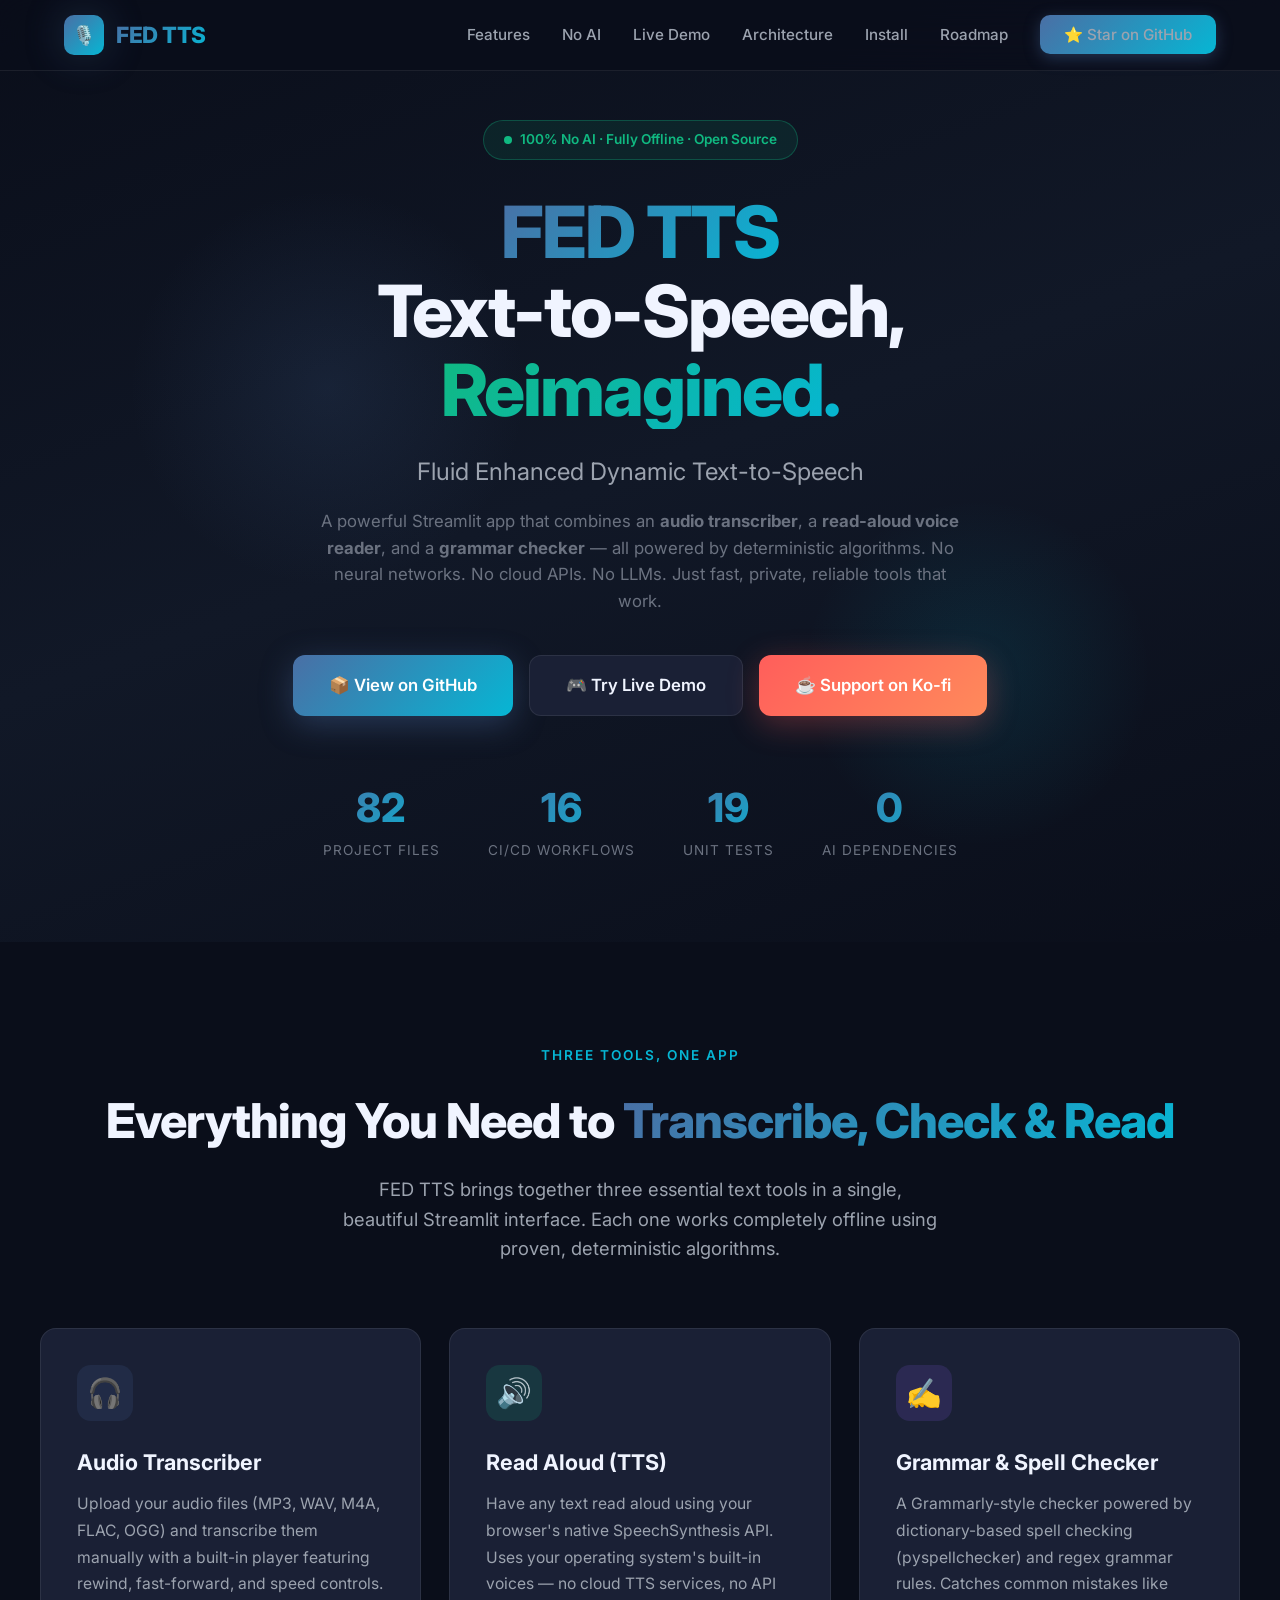
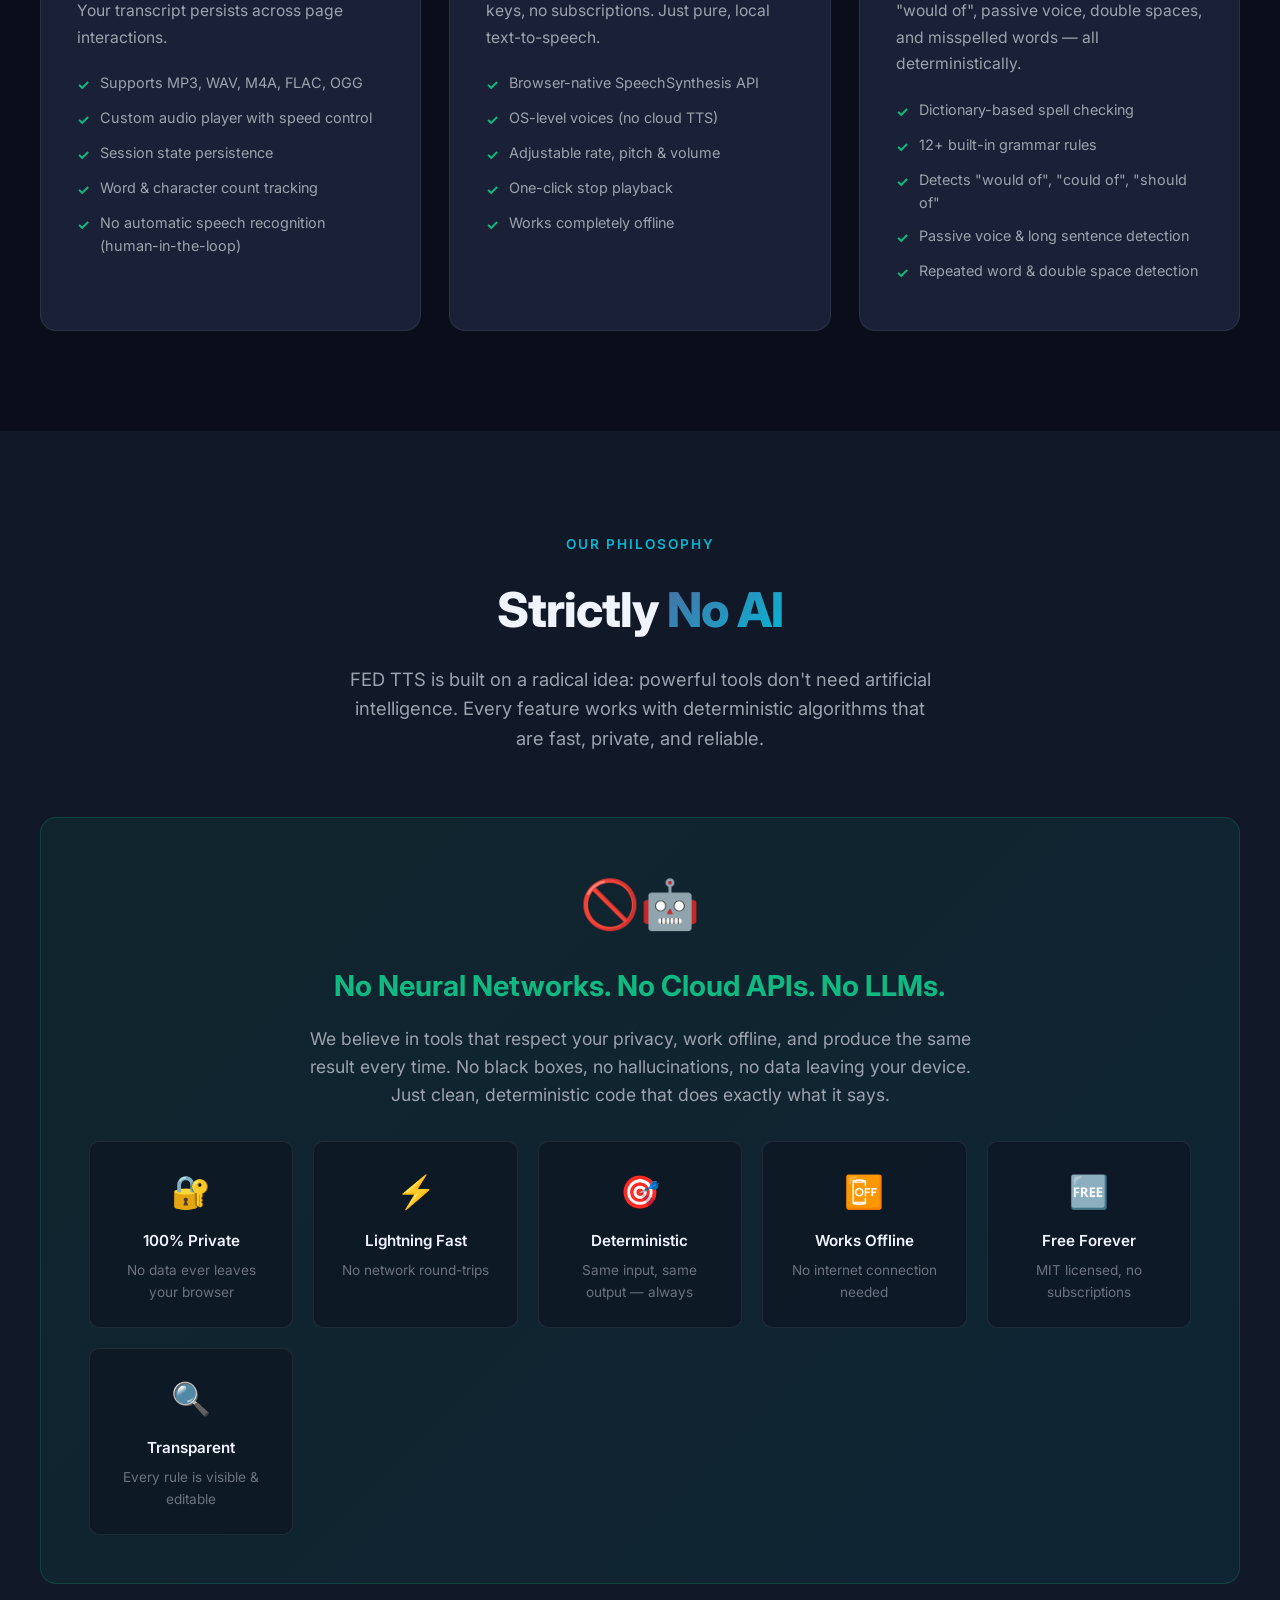
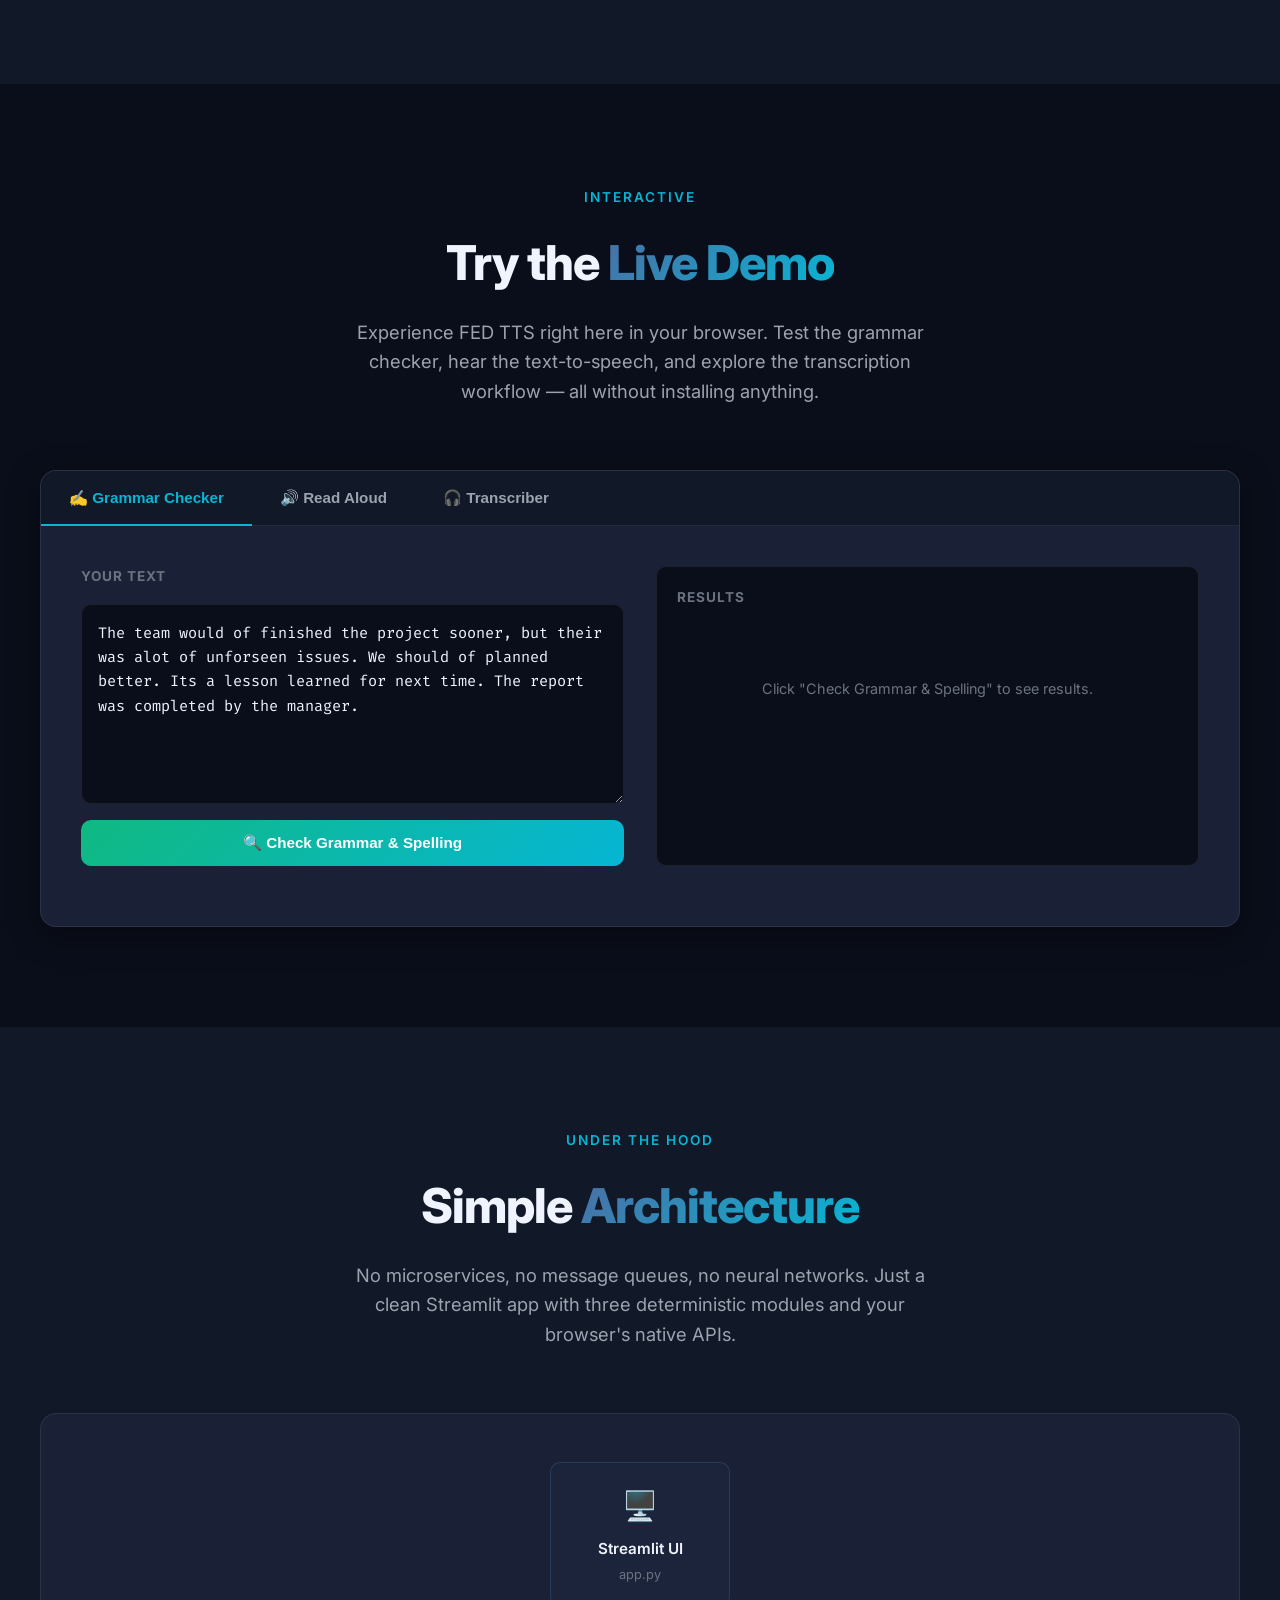
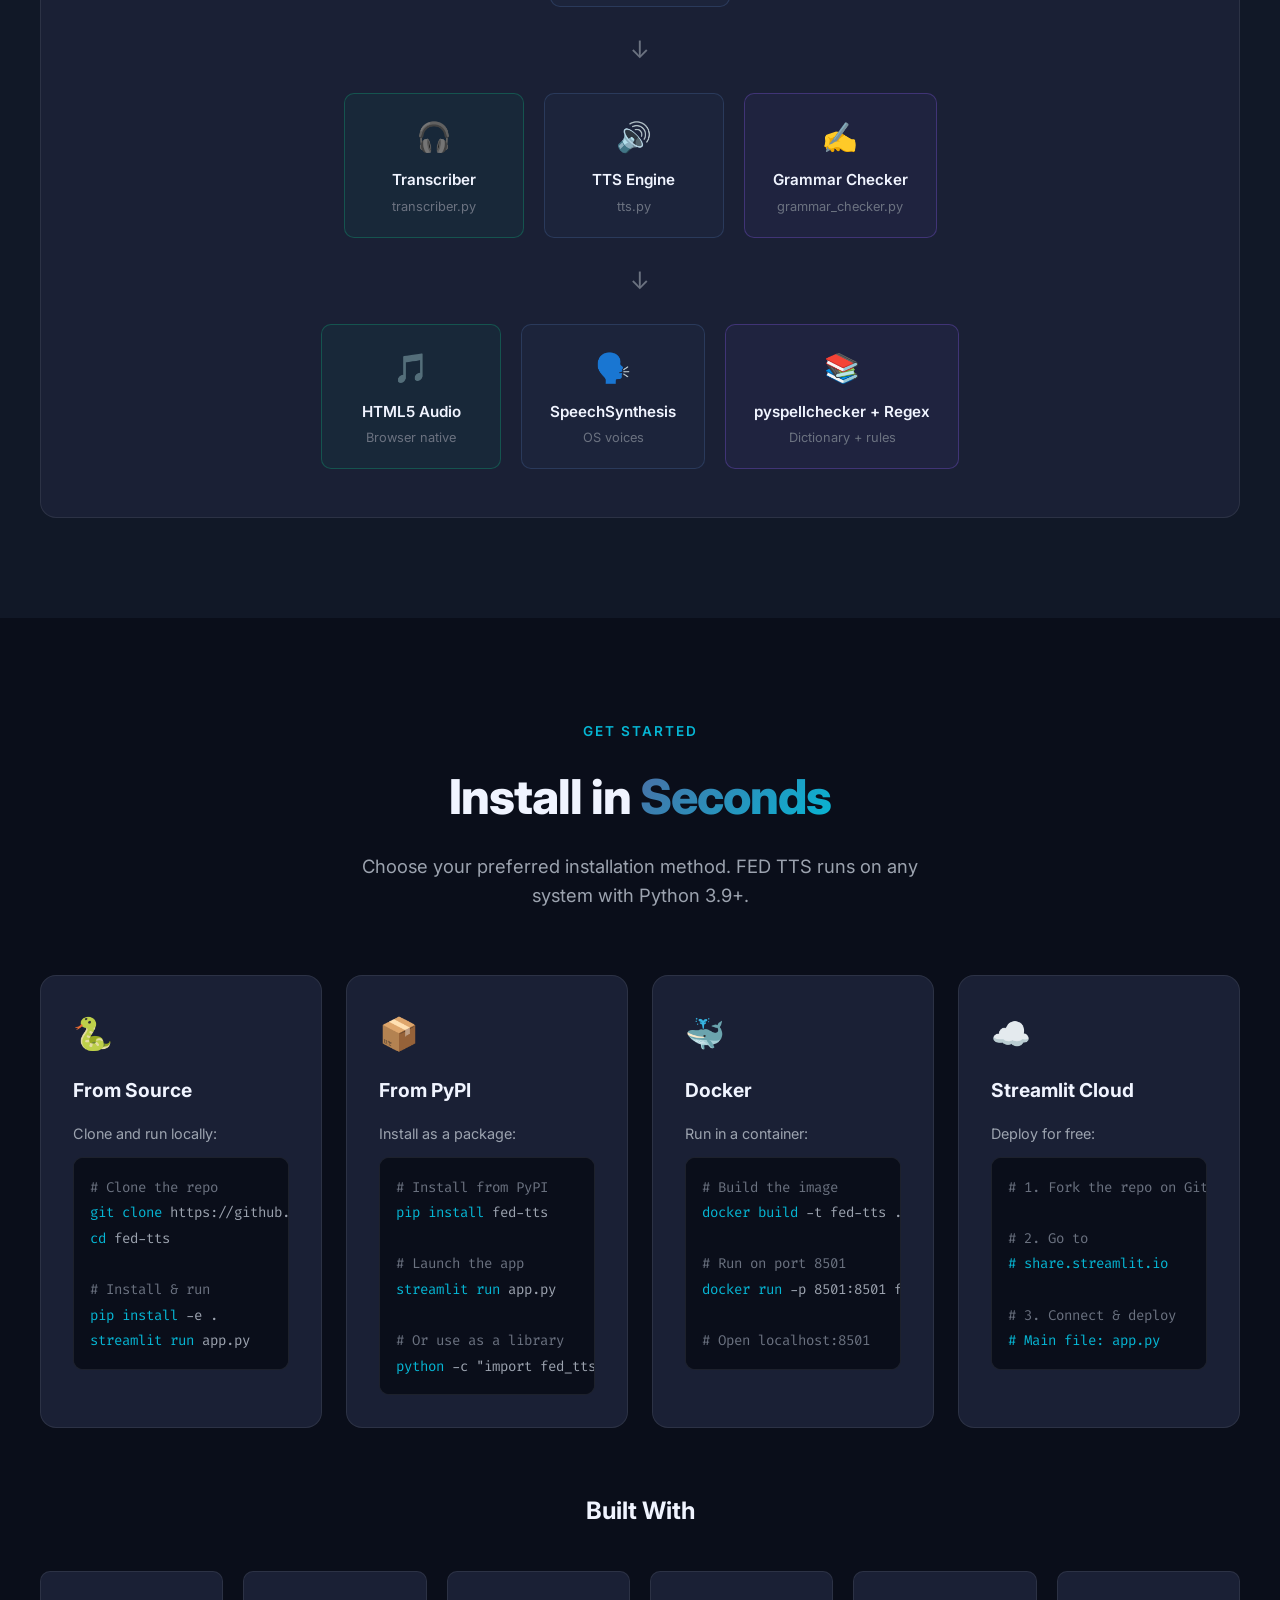
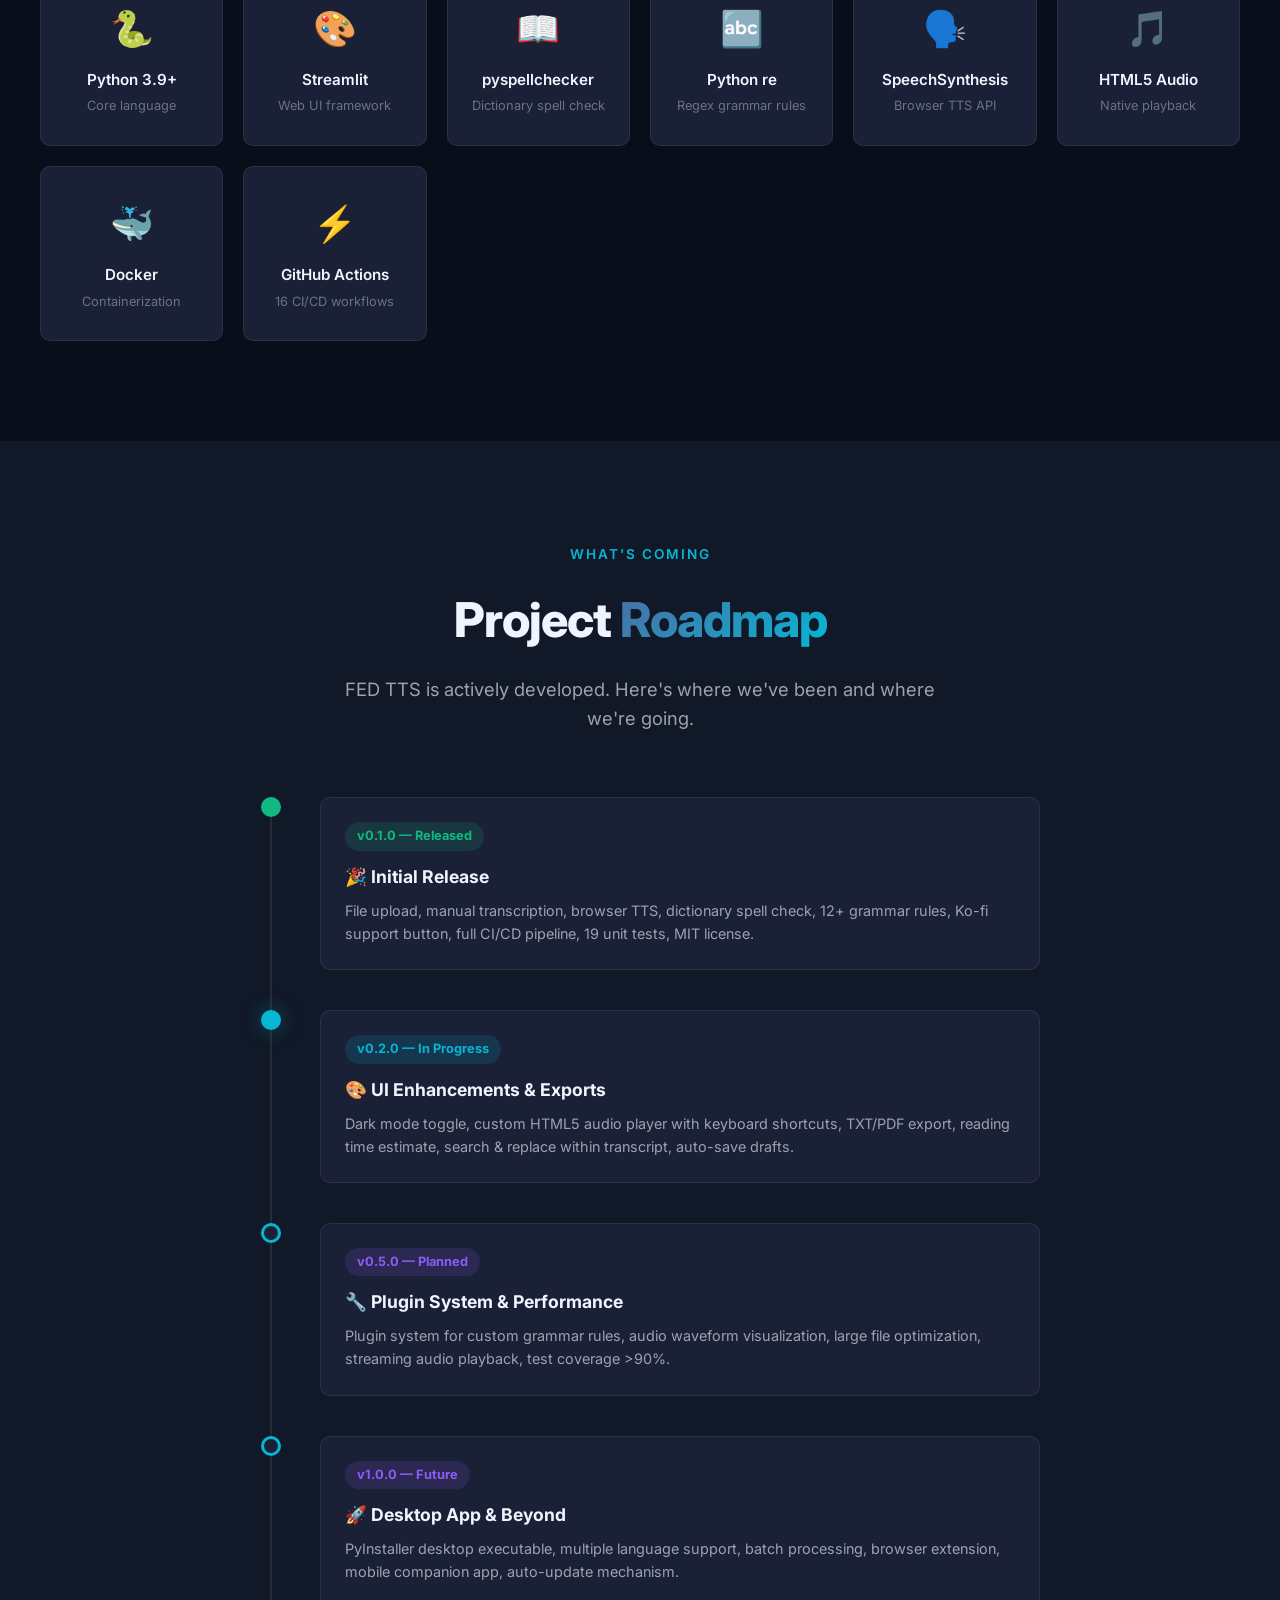
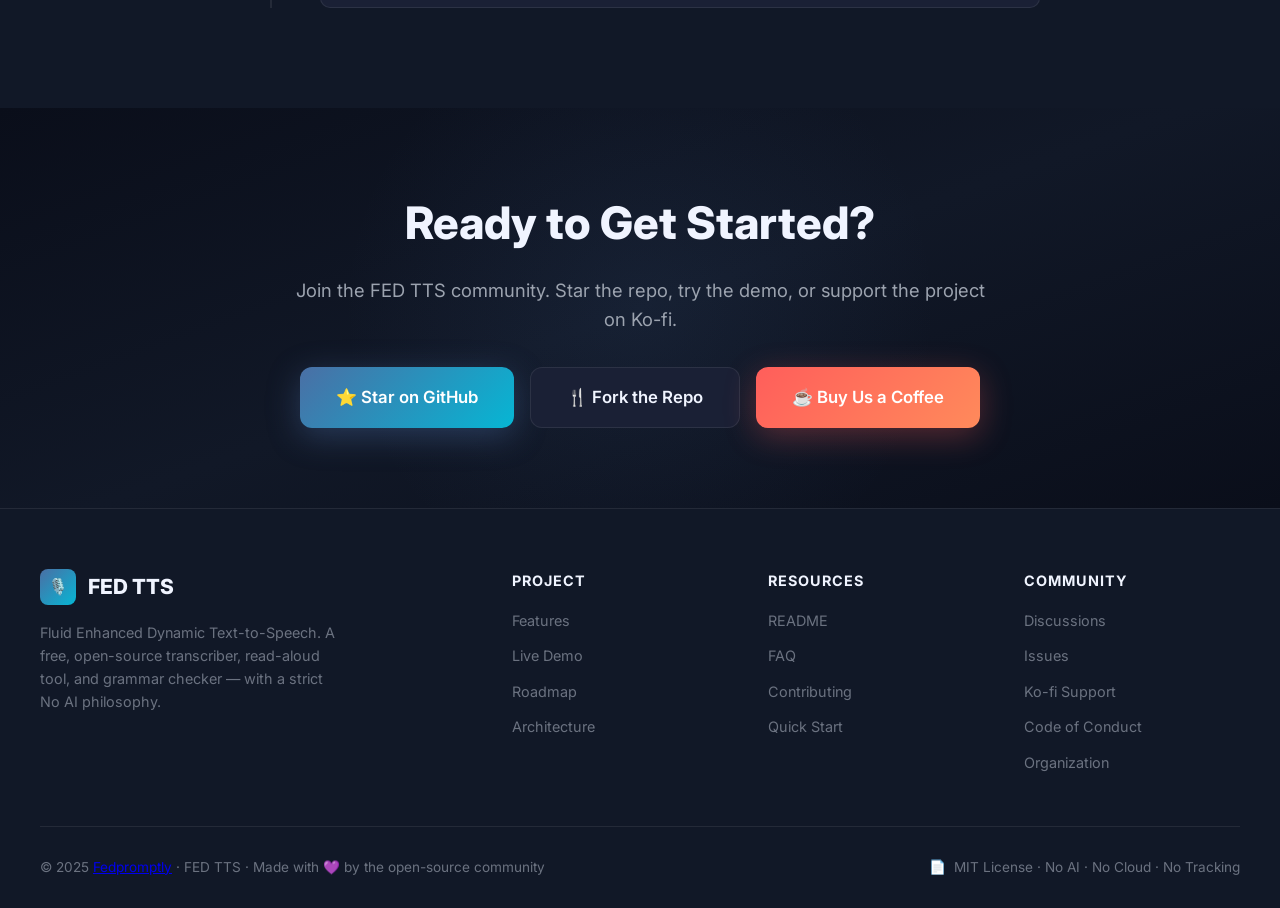
==== commit c86a4bc1: "Add files via upload" ====
--- a/landing/index.html
+++ b/landing/index.html
@@ -36,7 +36,7 @@
         <li><a href="#architecture">Architecture</a></li>
         <li><a href="#install">Install</a></li>
         <li><a href="#roadmap">Roadmap</a></li>
-        <li><a href="https://github.com/fed-tts/fed-tts" target="_blank" class="nav-cta">⭐ Star on GitHub</a></li>
+        <li><a href="https://github.com/FED-OS" target="_blank" class="nav-cta">⭐ Star on GitHub</a></li>
       </ul>
       <button class="menu-toggle" id="menuToggle">☰</button>
     </div>
@@ -63,13 +63,13 @@
         Just fast, private, reliable tools that work.
       </p>
       <div class="hero-buttons">
-        <a href="https://github.com/fed-tts/fed-tts" target="_blank" class="btn-primary">
+        <a href="https://github.com/FED-OS" target="_blank" class="btn-primary">
           📦 View on GitHub
         </a>
         <a href="#demo" class="btn-secondary">
           🎮 Try Live Demo
         </a>
-        <a href="https://ko-fi.com/fedtts" target="_blank" class="btn-kofi">
+        <a href="https://ko-fi.com/fedpromptly" target="_blank" class="btn-kofi">
           ☕ Support on Ko-fi
         </a>
       </div>
@@ -409,7 +409,7 @@
           <p style="color:var(--text-secondary);font-size:0.9rem;margin-bottom:12px;">Clone and run locally:</p>
           <div class="code-block">
 <code><span class="comment"># Clone the repo</span>
-<span class="cmd">git clone</span> https://github.com/fed-tts/fed-tts.git
+<span class="cmd">git clone</span> https://github.com/FED-OS.git
 <span class="cmd">cd</span> fed-tts
 
 <span class="comment"># Install & run</span>
@@ -570,9 +570,9 @@
       <h2>Ready to <span class="gradient-text">Get Started?</span></h2>
       <p>Join the FED TTS community. Star the repo, try the demo, or support the project on Ko-fi.</p>
       <div class="cta-buttons">
-        <a href="https://github.com/fed-tts/fed-tts" target="_blank" class="btn-primary">⭐ Star on GitHub</a>
-        <a href="https://github.com/fed-tts/fed-tts/fork" target="_blank" class="btn-secondary">🍴 Fork the Repo</a>
-        <a href="https://ko-fi.com/fedtts" target="_blank" class="btn-kofi">☕ Buy Us a Coffee</a>
+        <a href="https://github.com/FED-OS" target="_blank" class="btn-primary">⭐ Star on GitHub</a>
+        <a href="https://github.com/FED-OS" target="_blank" class="btn-secondary">🍴 Fork the Repo</a>
+        <a href="https://ko-fi.com/fedpromptly" target="_blank" class="btn-kofi">☕ Buy Us a Coffee</a>
       </div>
     </div>
   </section>
@@ -600,24 +600,25 @@
         <div class="footer-col">
           <h4>Resources</h4>
           <ul>
-            <li><a href="https://github.com/fed-tts/fed-tts#readme">README</a></li>
-            <li><a href="https://github.com/fed-tts/fed-tts/blob/main/FAQ.md">FAQ</a></li>
-            <li><a href="https://github.com/fed-tts/fed-tts/blob/main/CONTRIBUTING.md">Contributing</a></li>
-            <li><a href="https://github.com/fed-tts/fed-tts/blob/main/docs/quickstart.md">Quick Start</a></li>
+            <li><a href="https://github.com/FED-OS#readme">README</a></li>
+            <li><a href="https://github.com/FED-OS/blob/main/FAQ.md">FAQ</a></li>
+            <li><a href="https://github.com/FED-OS/blob/main/CONTRIBUTING.md">Contributing</a></li>
+            <li><a href="https://github.com/FED-OS/blob/main/docs/quickstart.md">Quick Start</a></li>
           </ul>
         </div>
         <div class="footer-col">
           <h4>Community</h4>
           <ul>
-            <li><a href="https://github.com/fed-tts/fed-tts/discussions">Discussions</a></li>
-            <li><a href="https://github.com/fed-tts/fed-tts/issues">Issues</a></li>
-            <li><a href="https://ko-fi.com/fedtts">Ko-fi Support</a></li>
-            <li><a href="https://github.com/fed-tts/fed-tts/blob/main/CODE_OF_CONDUCT.md">Code of Conduct</a></li>
+            <li><a href="https://www.fedpromptly.com/forum">Discussions</a></li>
+            <li><a href="https://github.com/FED-OS">Issues</a></li>
+            <li><a href="https://ko-fi.com/fedpromptly">Ko-fi Support</a></li>
+            <li><a href="https://github.com/FED-OS/blob/main/CODE_OF_CONDUCT.md">Code of Conduct</a></li>
+            <li><a href="https://github.com/Fedpromptly" target="_blank">Organization</a></li>
           </ul>
         </div>
       </div>
       <div class="footer-bottom">
-        <p>© 2025 FED TTS · Made with 💜 by the open-source community</p>
+        <p>© 2025 <a href="https://github.com/Fedpromptly" target="_blank">Fedpromptly</a> · FED TTS · Made with 💜 by the open-source community</p>
         <div class="license">
           <span>📄</span> MIT License · No AI · No Cloud · No Tracking
         </div>
